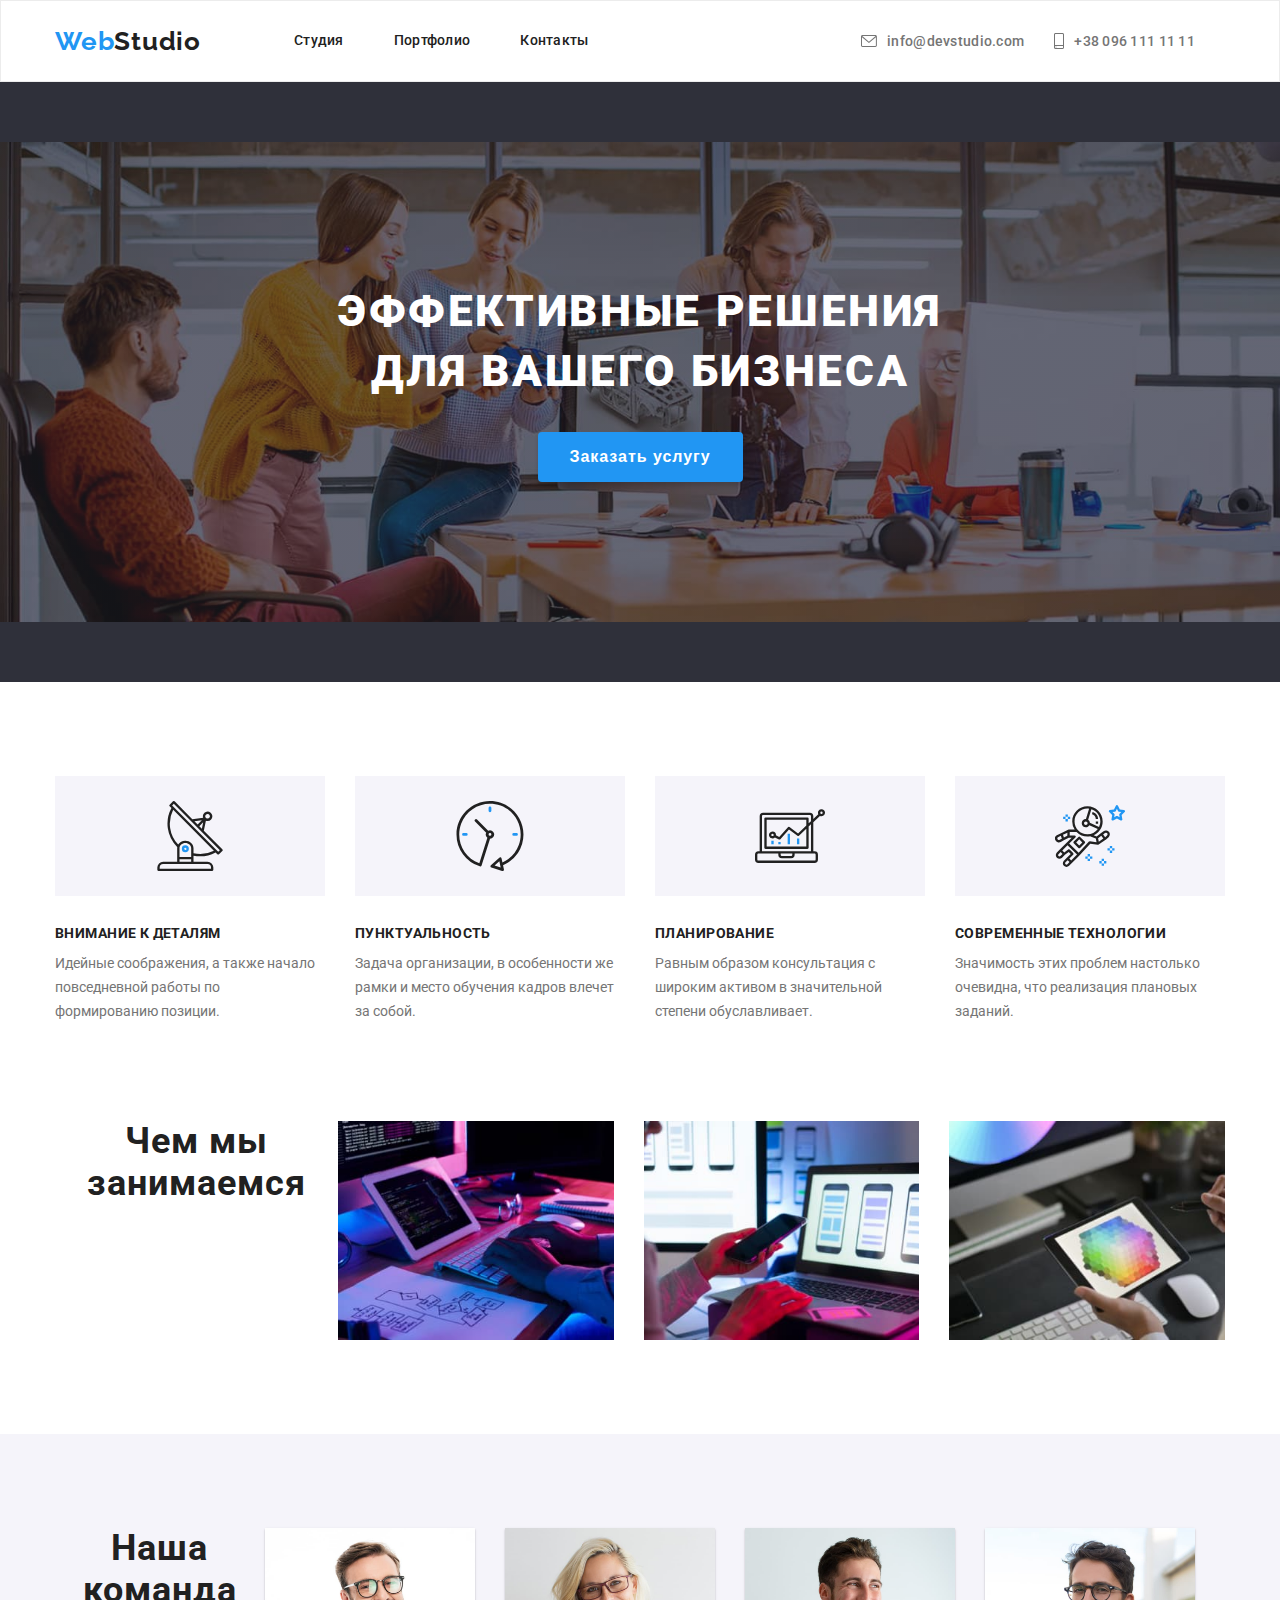
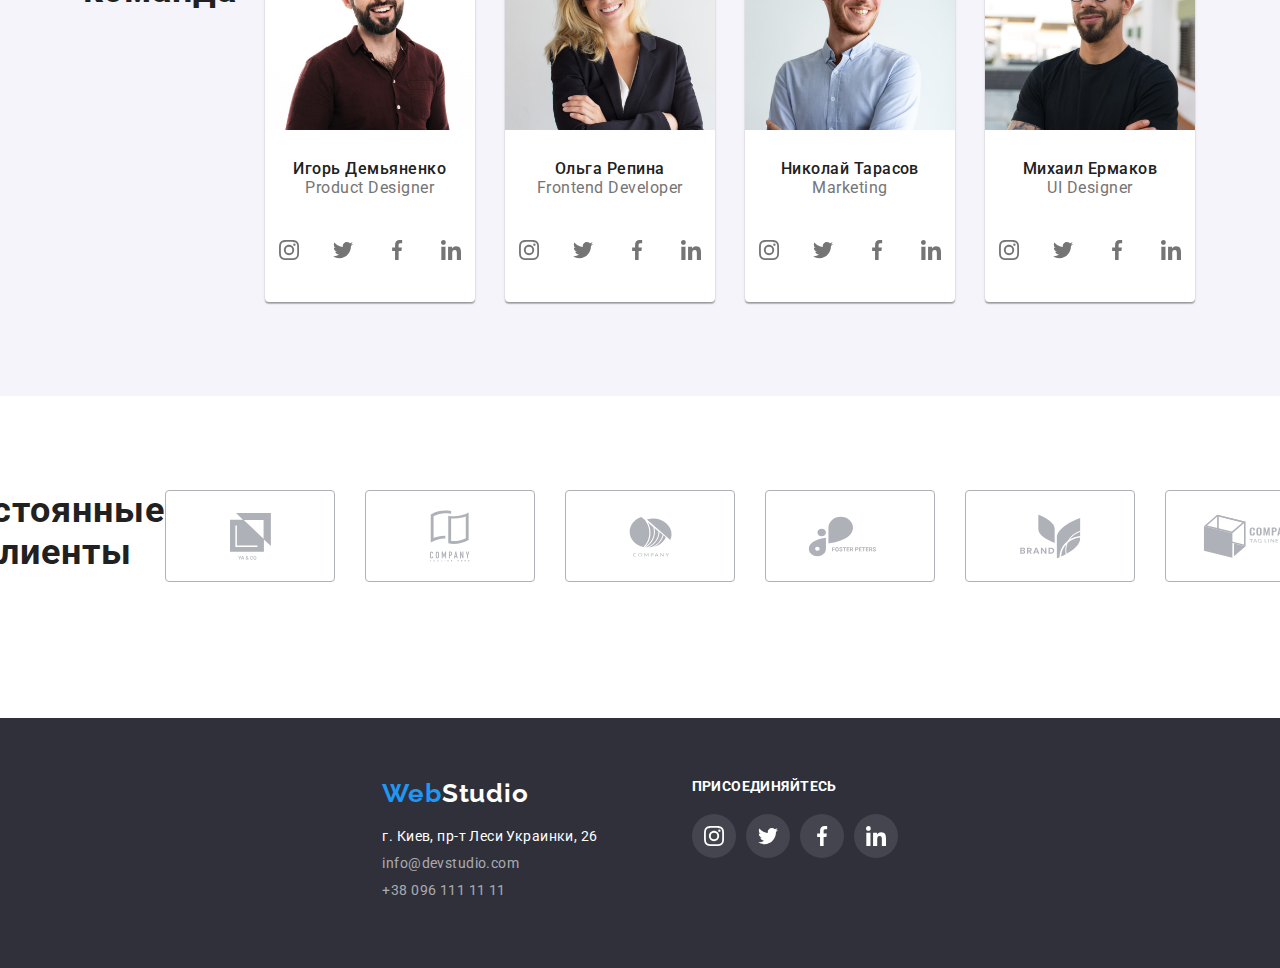
==== index.html @ 31bb40c2 "Склонировал репозитори" ====
<!DOCTYPE html>
<html lang="ru">
<head>
    <meta charset="UTF-8">
    <meta http-equiv="X-UA-Compatible" content="IE=edge">
    <meta name="viewport" content="width=device-width, initial-scale=1.0">
    <title>Document</title>
    <link rel="preconnect" href="https://fonts.googleapis.com">
    <link rel="preconnect" href="https://fonts.gstatic.com" crossorigin>
    <link href="https://fonts.googleapis.com/css2?family=Raleway:wght@700&family=Roboto:wght@400;500;700;900&display=swap"
        rel="stylesheet">
    <link rel="stylesheet" href="https://cdnjs.cloudflare.com/ajax/libs/modern-normalize/1.1.0/modern-normalize.min.css"
        integrity="sha512-wpPYUAdjBVSE4KJnH1VR1HeZfpl1ub8YT/NKx4PuQ5NmX2tKuGu6U/JRp5y+Y8XG2tV+wKQpNHVUX03MfMFn9Q=="
        crossorigin="anonymous" referrerpolicy="no-referrer" />
    <link rel="stylesheet" href="./css/reset.css">
    <link rel="stylesheet" href="./css/styles.css">
</head>
<body>
    <!-- Шапка -->
    <header class="header">
        <div class="container header-top">
            <nav class="nav">
                <a lang="en" href="./index.html" class="logo">Web <span class="color-black">Studio</span></a>
                <ul class="links">
                    <li> <a href="./index.html" class="links-header">Студия</a></li>
                    <li> <a href="./portfolio.html" class="links-header">Портфолио</a></li>
                    <li> <a href="#" class="links-header">Контакты</a></li>
                </ul>
            </nav>
            <ul class="contacts list">
                <li class="icon-mail">
                    <a href="mailto:info@devstudio.com" class="link-header-root">
                        <svg class="mail-icon">
                            <use class="icon-envelope" href="./images/symbol-defs.svg#icon-envelope" width="16" height="12">                            </use>
                        </svg>
                    info@devstudio.com
                    </a>
                </li>
                <li class="icon-mail">
                    <a href="tel:+380961111111" class="link-header-root">
                        <svg class="mail-icon smartphone">
                            <use class="icon-smartphone" href="./images/symbol-defs.svg#icon-smartphone" width="10" height="16"></use>
                        </svg>
                    +38 096 111 11 11
                    </a>
                </li>
            </ul>
        </div>
    </header>
    <!-- Main-check -->
    <main>
        <!-- Заголовок -->
        <div class="hero-gradient">
            <section class="hero">
                <h1 class="hero-title">Эффективные решения для вашего бизнеса</h1>
                <button type="button" class="hero-btn">Заказать услугу</button>
            </section>
        </div>
        <!-- Плюсы компнании -->
        <section class="container">
            <h2: hidden>Плюсы компании</h2:>
            <ul class="flex-company">
                <li class="flex-company-list icon-detalist">
                    <div class="icon-box">
                        <svg class="icon-antenna">
                            <use href="./images/symbol-defs.svg#icon-antenna" width="70" height="70"></use>
                        </svg>
                    </div>
                    <h3 class="company">Внимание к деталям</h3>
                    <p class="company-plus">Идейные соображения, а также начало повседневной работы по формированию позиции.</p>
                </li>
                <li class="flex-company-list icon-punctuality">
                    <div class="icon-box">
                        <svg class="icon-clock">
                            <use href="./images/symbol-defs.svg#icon-clock" width="70" height="70"></use>
                        </svg>
                    </div>
                    <h3 class="company">Пунктуальность</h3>
                    <p class="company-plus">Задача организации, в особенности же рамки и место обучения кадров влечет за собой.</p>
                </li>
                <li class="flex-company-list icon-plan">
                    <div class="icon-box">
                        <svg class="icon-diagram">
                            <use href="./images/symbol-defs.svg#icon-diagram" width="70" height="70"></use>
                        </svg>
                    </div>
                    <h3 class="company">Планирование</h3>
                    <p class="company-plus">Равным образом консультация с широким активом в значительной степени обуславливает.</p>
                </li>
                <li class="flex-company-list icon-technologists">
                    <div class="icon-box">
                        <svg class="icon-astronaut">
                            <use href="./images/symbol-defs.svg#icon-astronaut" width="70" height="70"></use>
                        </svg>
                    </div>
                    <h3 class="company">Современные технологии</h3>
                    <p class="company-plus">Значимость этих проблем настолько очевидна, что реализация плановых заданий.</p>
                </li>
            </ul>
        </section>
        <!-- Чем занимаемься -->
        <section class="container">
            <h2 class=header-main>Чем мы занимаемся</h2>
            <ul class="work">
                <li class="work-list"><a href=""><img src="./images/img1.jpg" alt="Разработка проекта" width="370" height="294"></a></li>
                <li class="work-list"><a href=""><img src="./images/img2.jpg" alt="Выбор стилей" width="370" height="294"></a></li>
                <li class="work-list"><a href=""><img src="./images/img3.jpg" alt="Подбор цветовой гаммы" width="370" height="294"></a></li>
            </ul>
        </section>
        <!-- Наша команда -->
        <section class="section  our-comand">
            <div class="container">
                <h2 class="header-main">Наша команда</h2>
                <ul class="comand">
                    <li class="comand-list">
                        <img src="./images/img4.jpg" alt="Product Designer" width="270" height="260">
                        <div class="comand-list-name">
                            <h3 class="employees">Игорь Демьяненко</h3>
                            <p class="speciality">Product Designer</p>
                        </div>
                        <ul class="comand-social-list">
                            <li class="social-link"> <a href="#" class="comand-social-link" aria-label="Instagram">
                                 <svg class="icon-social-link">
                                    <use href="images/symbol-defs.svg#icon-instagram" width="20" height="20"></use>
                                 </svg>
                                 </a>
                             </li>
                            <li class="social-link">
                                <a href="#" class="comand-social-link" aria-label="Twitter">
                                    <svg class="icon-social-link">
                                        <use href="images/symbol-defs.svg#icon-twitter" width="20" height="20"></use>
                                    </svg>
                                </a>
                            </li>
                            <li class="social-lick">
                                <a href="#" class="comand-social-link" aria-label="Facebook">
                                    <svg class="icon-social-link">
                                        <use href="images/symbol-defs.svg#icon-facebook" width="20" height="20"></use>
                                    </svg>
                                </a>
                            </li>
                            <li class="social-lick">
                                <a href="#" class="comand-social-link" aria-label="Linkedin">
                                    <svg class="icon-social-link">
                                        <use href="images/symbol-defs.svg#icon-linkedin" width="20" height="20"></use>
                                    </svg>
                                </a>
                            </li>
                        </ul>
                    </li>
                    <li class="comand-list">
                        <img src="./images/img5.jpg" alt="Frontend Developer" width="270" height="260">
                        <div class="comand-list-name">
                            <h3 class="employees">Ольга Репина</h3>
                            <p class="speciality">Frontend Developer</p>
                        </div>
                        <ul class="comand-social-list">
                            <li class="social-link"> <a href="#" class="comand-social-link" aria-label="Instagram">
                                    <svg class="icon-social-link">
                                        <use href="images/symbol-defs.svg#icon-instagram" width="20" height="20"></use>
                                    </svg>
                                </a>
                            </li>
                            <li class="social-link">
                                <a href="#" class="comand-social-link" aria-label="Twitter">
                                    <svg class="icon-social-link">
                                        <use href="images/symbol-defs.svg#icon-twitter" width="20" height="20"></use>
                                    </svg>
                                </a>
                            </li>
                            <li class="social-lick">
                                <a href="#" class="comand-social-link" aria-label="Facebook">
                                    <svg class="icon-social-link">
                                        <use href="images/symbol-defs.svg#icon-facebook" width="20" height="20"></use>
                                    </svg>
                                </a>
                            </li>
                            <li class="social-lick">
                                <a href="#" class="comand-social-link" aria-label="Linkedin">
                                    <svg class="icon-social-link">
                                        <use href="images/symbol-defs.svg#icon-linkedin" width="20" height="20"></use>
                                    </svg>
                                </a>
                            </li>
                        </ul>
                    </li>
                    <li class="comand-list">
                        <img src="./images/img6.jpg" alt="Marketing" width="270" height="260">
                        <div class="comand-list-name">
                            <h3 class="employees">Николай Тарасов</h3>
                            <p class="speciality">Marketing</p>
                        </div>
                        <ul class="comand-social-list">
                            <li class="social-link"> <a href="#" class="comand-social-link" aria-label="Instagram">
                                    <svg class="icon-social-link">
                                        <use href="images/symbol-defs.svg#icon-instagram" width="20" height="20"></use>
                                    </svg>
                                </a>
                            </li>
                            <li class="social-link">
                                <a href="#" class="comand-social-link" aria-label="Twitter">
                                    <svg class="icon-social-link">
                                        <use href="images/symbol-defs.svg#icon-twitter" width="20" height="20"></use>
                                    </svg>
                                </a>
                            </li>
                            <li class="social-lick">
                                <a href="#" class="comand-social-link" aria-label="Facebook">
                                    <svg class="icon-social-link">
                                        <use href="images/symbol-defs.svg#icon-facebook" width="20" height="20"></use>
                                    </svg>
                                </a>
                            </li>
                            <li class="social-lick">
                                <a href="#" class="comand-social-link" aria-label="Linkedin">
                                    <svg class="icon-social-link">
                                        <use href="images/symbol-defs.svg#icon-linkedin" width="20" height="20"></use>
                                    </svg>
                                </a>
                            </li>
                        </ul>
                    </li>
                    <li class="comand-list">
                        <img src="./images/img7.jpg" alt="UI Designer" width="270" height="260">
                        <div class="comand-list-name">
                            <h3 class="employees">Михаил Ермаков</h3>
                            <p class="speciality">UI Designer</p>
                        </div>
                        <ul class="comand-social-list">
                            <li class="social-link"> <a href="#" class="comand-social-link" aria-label="Instagram">
                                    <svg class="icon-social-link">
                                        <use href="images/symbol-defs.svg#icon-instagram" width="20" height="20"></use>
                                    </svg>
                                </a>
                            </li>
                            <li class="social-link">
                                <a href="#" class="comand-social-link" aria-label="Twitter">
                                    <svg class="icon-social-link">
                                        <use href="images/symbol-defs.svg#icon-twitter" width="20" height="20"></use>
                                    </svg>
                                </a>
                            </li>
                            <li class="social-lick">
                                <a href="#" class="comand-social-link" aria-label="Facebook">
                                    <svg class="icon-social-link">
                                        <use href="images/symbol-defs.svg#icon-facebook" width="20" height="20"></use>
                                    </svg>
                                </a>
                            </li>
                            <li class="social-lick">
                                <a href="#" class="comand-social-link" aria-label="Linkedin">
                                    <svg class="icon-social-link">
                                        <use href="images/symbol-defs.svg#icon-linkedin" width="20" height="20"></use>
                                    </svg>
                                </a>
                            </li>
                        </ul>
                    </li>
                </ul>
            </div>
        </section>
        <section class="section">
            <div class="container">
                <h2 class="header-main">Постоянные клиенты</h2>
                <ul class="clients-list">
                    <li class="item">
                        <a href="#" class="client-icon">
                            <svg class="logo-icon group1">
                                <use href="./images/symbol-defs.svg#icon-group1" width="41" height="47"></use>
                            </svg>
                        </a>
                    </li>
                    <li class="item"> <a href="#" class="client-icon">
                        <svg class="logo-icon group2">
                            <use href="./images/symbol-defs.svg#icon-group2" width="40" height="52"></use>
                        </svg>
                    </a> </li>
                    <li class="item"> <a href="#" class="client-icon">
                        <svg class="logo-icon group3">
                            <use href="./images/symbol-defs.svg#icon-group3" width="43" height="41"></use>
                        </svg>
                    </a> </li>
                    <li class="item"> <a href="#" class="client-icon">
                        <svg class="logo-icon group4">
                            <use href="./images/symbol-defs.svg#icon-group4" width="85" height="41"></use>
                        </svg>
                    </a> </li>
                    <li class="item"> <a href="#" class="client-icon">
                        <svg class="logo-icon group5">
                            <use href="./images/symbol-defs.svg#icon-group5" width="63" height="45"></use>
                        </svg>
                    </a> </li>
                    <li class="item"> <a href="#" class="client-icon">
                        <svg class="logo-icon group6">
                            <use href="./images/symbol-defs.svg#icon-group6" width="94" height="44"></use>
                        </svg>
                    </a> </li>    
                </ul>
            </div>
        </section>
    </main>
     <!-- Подвал страници -->
    <footer class="footer">
        <div class="container">
            <div>
                <a lang="en" href="./index.html" class="logo">Web<span class="color-white">Studio</span></a>
                <address class="address">
                    <ul>
                        <li class="footer-list"><a href="#" class="home"> г. Киев, пр-т Леси Украинки, 26</a></li>
                        <li class="footer-list"><a href="mailto:info@devstudio.com" class="footer-contacts">info@devstudio.com</a>
                        </li>
                        <li class="footer-list"><a href="tel:+380961111111" class="footer-contacts">+38 096 111 11 11</a></li>
                    </ul>
                </address>
            </div>

            <div class="footer-social">
                <div class="footer-flex">
                    <h2 class="header-footer">присоединяйтесь</h2>
                </div>
                <div class="footer-flex-list">
                    <ul class="comand-social-list">
                        <li class="social-link"> <a href="#" class="comand-footer-link" aria-label="Instagram">
                                <svg class="icon-footer-link">
                                    <use href="images/symbol-defs.svg#icon-instagram" width="20" height="20"></use>
                                </svg>
                            </a>
                        </li>
                        <li class="social-link">
                            <a href="#" class="comand-footer-link" aria-label="Twitter">
                                <svg class="icon-footer-link">
                                    <use href="images/symbol-defs.svg#icon-twitter" width="20" height="20"></use>
                                </svg>
                            </a>
                        </li>
                        <li class="social-lick">
                            <a href="#" class="comand-footer-link" aria-label="Facebook">
                                <svg class="icon-footer-link">
                                    <use href="images/symbol-defs.svg#icon-facebook" width="20" height="20"></use>
                                </svg>
                            </a>
                        </li>
                        <li class="social-lick">
                            <a href="#" class="comand-footer-link" aria-label="Linkedin">
                                <svg class="icon-footer-link">
                                    <use href="images/symbol-defs.svg#icon-linkedin" width="20" height="20"></use>
                                </svg>
                            </a>
                        </li>
                    </ul>
                </div>
            </div>
        </div>
    </footer>
</body>
</html>
---- css/styles.css ----
*,
*::after,
*::before {
  margin: 0;
  padding: 0;
  box-sizing: border-box;
  /* outline: 2px solid tomato; */
}
a {
  text-decoration: none;
  cursor: pointer;
}
button {
  border: none;
  cursor: pointer;
}
ul li {
  list-style: none;
}

:root {
  --main-color: #212121;
  --sec-color: #757575;
  --active-color: #2196f3;
  --icon-color: #afb1b8;
}

body {
  font-family: 'Roboto', sans-serif;
  font-size: 14px;
  font-style: normal;
}
.section {
  padding-top: 94px;
  padding-bottom: 94px;
}
.container {
  width: 1200px;
  margin: 0 auto;
  padding: 0 15px;
}
.nav,
.links,
.contacts,
header .container {
  display: flex;
  justify-content: space-between;
}

.header {
  border: 1px solid #ececec;
}

header .logo {
  margin-right: 93px;
  display: flex;
  align-items: center;
  font-family: 'Raleway', sans-serif;
  font-style: normal;
  font-weight: bold;
  font-size: 26px;
  line-height: 1.19;
  letter-spacing: 0.03em;
  color: var(--active-color);
}
/*  */
.color-black {
  color: var(--main-color);
}

/* Контакти */

.links-header {
  font-weight: 500;
  font-size: 14px;
  line-height: 1.14;
  letter-spacing: 0.02em;
  color: var(--main-color);
  padding: 32px 0;
  display: inline-block;
  margin-right: 50px;
}

.links:last-child {
  margin-right: 0;
}

.links-header:hover,
.links-header:focus {
  color: var(--active-color);
}
.link-header-root {
  font-family: Roboto;
  font-style: normal;
  font-weight: 500;
  font-size: 14px;
  line-height: 16px;
  letter-spacing: 0.02em;
  color: #757575;
  margin-right: 30px;
}

.link-header-root:focus,
.link-header-root:hover {
  color: var(--active-color);
}

.link-header-root:focus .icon-envelope,
.link-header-root:hover .icon-envelope {
  fill: var(--active-color);
}

.link-header-root:focus .icon-smartphone,
.link-header-root:hover .icon-smartphone {
  fill: var(--active-color);
}

.icon-mail:last-child {
  margin-right: 0;
}

.header-top {
  align-items: center;
}
.contacts list {
  display: flex;
  margin-left: auto;
  align-items: center;
  vertical-align: center;
}

.contacts list .icon-mail + .icon-mail {
  display: flex;
  margin-left: 30px;
  justify-content: center;
}

.link-header-root {
  display: flex;
  align-items: center;
}

.mail-icon {
  display: inline-block;
  justify-content: center;
  align-items: center;
  margin-right: 10px;
  width: 16px;
  height: 12px;
}

.smartphone {
  display: inline-block;
  justify-content: center;
  align-items: center;
  margin-right: 10px;
  width: 10px;
  height: 16px;
}

.icon-envelope {
  width: 16px;
  height: 12px;
  fill: var(--sec-color);
}
.icon-smartphone {
  fill: var(--sec-color);
}
.link-header:hover use,
.link-header:focus use {
  fill: var(--active-color);
}
/* Герой  */
.hero {
  padding: 200px 0;
  background: #2f303a;
  height: 600px;
  max-width: 1600px;
  margin-left: auto;
  margin-right: auto;
  background-image: linear-gradient(to right, rgba(47, 48, 58, 0.4), rgba(47, 48, 58, 0.4)),
    url(../images/hero.jpg);
  background-size: contain;
  background-repeat: no-repeat;
  background-position: center;
}

.hero-title {
  font-size: 44px;
  color: #ffffff;
  text-transform: uppercase;
  font-weight: 900;
  font-size: 44px;
  line-height: 1.36;
  text-align: center;
  letter-spacing: 0.06em;
  max-width: 650px;
  margin: 0 auto;
  margin-bottom: 30px;
}

.hero-btn {
  padding: 10px 32px;
  border-radius: 4px;
  margin: 0 auto;
  display: block;
  background: var(--active-color);
  box-shadow: 0px 4px 4px rgba(0, 0, 0, 0.15);
  font-weight: bold;
  font-size: 16px;
  line-height: 1.87;
  letter-spacing: 0.06em;
  color: #ffffff;
}

.hero-btn:hover,
.hero-btn:focus {
  background-color: #188ce8;
}
/* Плюси компании */

.flex-company {
  display: flex;
  padding-top: 94px;
  justify-content: center;
  padding-bottom: 94px;
}

.company {
  font-size: 14px;
  line-height: 1.14;
  letter-spacing: 0.03em;
  text-transform: uppercase;
  color: var(--main-color);
  width: 270px;
  height: 16px;
  margin-bottom: 10px;
}

.company-plus {
  font-size: 14px;
  line-height: 1.71;
  color: var(--sec-color);
  box-sizing: border-box;
  width: 270px;
  height: 75px;
}

.flex-company-list:not(:last-child) {
  margin-right: 30px;
  width: 270px;
  height: 100;
}

.icon-box {
  display: flex;
  align-items: center;
  justify-content: center;
  margin-bottom: 30px;
  height: 120px;
  background-color: #f5f4fa;
}

.icon-antenna {
  display: flex;
  align-items: center;
  justify-content: center;
  padding: 0;
  width: 70px;
  height: 70px;
}

.icon-clock {
  display: flex;
  align-items: center;
  justify-content: center;
  padding: 0;
  width: 70px;
  height: 70px;
}

.icon-diagram {
  display: flex;
  align-items: center;
  justify-content: center;
  padding: 0;
  width: 70px;
  height: 70px;
}

.icon-astronaut {
  display: flex;
  align-items: center;
  justify-content: center;
  padding: 0;
  width: 70px;
  height: 70px;
}
/* Чем ми занимаємься */

.header-main {
  font-weight: bold;
  font-size: 36px;
  line-height: 1.16;
  text-align: center;
  letter-spacing: 0.03em;
  color: var(--main-color);
  margin-bottom: 50px;
}

.work {
  display: flex;
  padding-bottom: 94px;
}

.work-list:not(:last-child) {
  margin-right: 30px;
}

/* Наша команда */

.our-comand {
  background: #f5f4fa;
}

.comand {
  display: flex;
}

.comand-list {
  margin-right: 30px;
  background: #ffffff;
  box-shadow: 0px 1px 3px rgba(0, 0, 0, 0.12), 0px 1px 1px rgba(0, 0, 0, 0.14),
    0px 2px 1px rgba(0, 0, 0, 0.2);
  border-radius: 0px 0px 4px 4px;
}

.comand-list-name {
  text-align: center;
  margin-top: 30px;
  margin-bottom: 30px;
}

.employees {
  font-weight: 500;
  font-size: 16px;
  line-height: 1.18;
  letter-spacing: 0.03em;
  color: var(--main-color);
}

.speciality {
  font-size: 16px;
  line-height: 1.18;
  letter-spacing: 0.03em;
  color: var(--sec-color);
}

/* Соцсети*/

.comand-social-list {
  display: flex;
  justify-content: center;
  padding-left: 0;
}

.comand-social-list li:not(:last-child) {
  margin-right: 10px;
  margin-bottom: 30px;
}

.comand-social-link {
  display: flex;
  justify-content: center;
  align-items: center;
  background-position: center;
  border-radius: 50%;
  fill: #afb1b8;
  width: 44px;
  height: 44px;
}

.comand-social-link:hover,
.comand-social-link:focus {
  background-color: var(--active-color);
}

.comand-social-link:focus .icon-social-link,
.comand-social-link:hover .icon-social-link {
  fill: #ffffff;
}

.social-link {
  display: flex;
  justify-content: center;
  align-items: center;
}

.icon-social-link {
  width: 20px;
  height: 20px;
  fill: var(--sec-color);
}
/* Постоянные клиенты */
.clients-list {
  padding: 0;
  margin: 0;
  display: flex;
  justify-content: center;
  align-content: center;
}
.item {
  flex-basis: calc(100% / 6)-30px;
  /* display: flex; */
  /* align-items: center; */
  /* justify-content: center; */
  /* margin-bottom: 30px; */
  width: 170px;
  height: 92px;
}

.item:not(:last-child) {
  margin-right: 30px;
}

.client-icon {
  width: 170px;
  height: 92px;
  display: flex;
  justify-content: center;
  align-items: center;
  padding: 0;
  border-radius: 4px;
  border: 1px solid #afb1b8;
  background: #ffffff;
  fill: var(--icon-color);
  transition-property: border, fill;
  transition-duration: 250ms;
}

.client-icon:hover,
.client-icon:focus {
  fill: var(--active-color);
  border: 1px solid var(--active-color);
}

.item {
  fill: var(--icon-color);
}

.group1 {
  width: 41px;
  height: 47px;
}

.group2 {
  width: 40px;
  height: 52px;
}

.group3 {
  width: 43px;
  height: 41px;
}

.group4 {
  width: 85px;
  height: 41px;
}

.group5 {
  width: 63px;
  height: 45px;
}

.group6 {
  width: 94px;
  height: 44px;
}
/* Футер */

.footer {
  background: #2f303a;
  padding-top: 60px;
  padding-bottom: 60px;
}

.footer .container {
  display: flex;
}

.footer-social {
  margin-left: 70px;
}

.home {
  font-style: normal;
  font-size: 14px;
  line-height: 1.18;
  letter-spacing: 0.03em;
  color: #ffffff;
  margin-bottom: 10px;
}

.footer-contacts {
  font-style: normal;
  font-size: 14px;
  line-height: 1.18;
  letter-spacing: 0.03em;
  color: rgba(255, 255, 255, 0.6);
  margin-bottom: 10px;
}

footer .logo {
  margin-right: 93px;
  display: flex;
  align-items: center;
  font-family: 'Raleway', sans-serif;
  font-style: normal;
  font-weight: bold;
  font-size: 26px;
  line-height: 1.19;
  letter-spacing: 0.03em;
  color: var(--active-color);
}
.color-white {
  color: #fff;
}

.header-footer {
  font-family: Roboto;
  font-style: normal;
  font-weight: bold;
  font-size: 14px;
  line-height: 16px;
  letter-spacing: 0.03em;
  text-transform: uppercase;
  color: #ffffff;
  margin-bottom: 20px;
}
.comand-footer-link {
  display: flex;
  justify-content: center;
  align-items: center;
  background-position: center;
  border-radius: 50%;
  background: rgba(255, 255, 255, 0.1);
  width: 44px;
  height: 44px;
}

.icon-footer-link {
  width: 20px;
  height: 20px;
  fill: #ffffff;
}

.comand-footer-link:hover,
.comand-footer-link:focus {
  background-color: var(--active-color);
}

.comand-footer-link:focus .icon-social-link,
.comand-footer-link:hover .icon-social-link {
  fill: #ffffff;
}

/* .footer-flex { */
/* display: inline-flex; */
/* } */
/* .footer-flex-list { */
/* display: flex; */
/* } */
/* .flex-footer { */
/* display: flex; */
/* justify-content: center; */
/* } */
.home a:hover,
.home a:focus,
.footer-contacts a:hover,
.footer-contacts a:focus,


/* dddd */


.address {
  margin-top: 20px;
}

.footer-list:not(last-child) {
  margin-bottom: 10px;
}

/* Portfolio */
.portfolio-content {
  padding-top: 94px;
  padding-bottom: 94px;
}

/* Кнопки на портфолио */

.filter-button {
  display: flex;
  justify-content: center;
  padding: auto 8px;
}

.filter-button {
  padding-bottom: 50px;
}

.portfolio-button {
  padding: 6px 22px;
  text-align: center;
  color: var(--main-color);
  background: #f5f4fa;
  box-shadow: 0px 4px 4px rgba(0, 0, 0, 0.15);

  font-family: 'Raleway', sans-serif;
  font-weight: 500;
  font-size: 16px;
  line-height: 1.62;
  /* cursor: pointer; */

  border: none;
  box-shadow: none;
  border-radius: 4px;
  margin-right: 8px;
}

.portfolio-button:hover,
.portfolio-button:focus {
  background-color: #188ce8;
  color: #ffffff;
  box-shadow: 0px 3px 1px rgba(0, 0, 0, 0.1), 0px 1px 2px rgba(0, 0, 0, 0.08),
    0px 2px 2px rgba(0, 0, 0, 0.12);
}

.portfolio-list {
  /* padding-bottom: 94px; */
  display: flex;
  flex-wrap: wrap;
  justify-content: space-between;
}
.portfolio-list-item:focus,
.portfolio-list-item:hover {
  box-shadow: 0px 1px 1px rgba(0, 0, 0, 0.12), 0px 4px 4px rgba(0, 0, 0, 0.06),
    1px 4px 6px rgba(0, 0, 0, 0.16);
  cursor: pointer;
}
/* Список возможностей */
.portfolio-list-item:nth-child(-n + 6) {
  /* margin-right: 10px; */
  margin-bottom: 30px;
}
.portfolio-list-item {
  border: 1px solid #eeeeee;
}
.possibilities {
  font-weight: bold;
  font-size: 18px;
  line-height: 2;
  letter-spacing: 0.06em;
  color: var(--main-color);
}
.possibilities-text {
  font-size: 16px;
  line-height: 1.87;
  letter-spacing: 0.03em;
  color: #757575;
}

.portfolio-spektr {
  margin: 20px 24px;
}

/* Розбор конспекта */
img {
  display: block;
  max-width: 100%;
  height: auto;
}

.container {
  display: flex;
  justify-content: center;
  margin: 0 auto;
}

.thumb {
  position: relative;
  margin: 10px;
  border-radius: 4px;
  overflow: hidden;
  background-color: #fff;
  box-shadow: 0px 2px 1px -1px rgba(0, 0, 0, 0.2), 0px 1px 1px 0px rgba(0, 0, 0, 0.14),
    0px 1px 3px 0px rgba(0, 0, 0, 0.12);
}

.thumb > .label {
  position: absolute;
  top: 0;
  right: 0;
  margin: 0;
  padding: 8px 16px;
  border-bottom-left-radius: 4px;

  font-family: sans-serif;
  font-size: 24px;
  background-color: #2196f3;
  color: #fff;
}
img {
  display: block;
  max-width: 100%;
  height: auto;
}

.container {
  display: flex;
  justify-content: center;
  margin: 0 auto;
}

.thumb {
  position: relative;
  margin: 10px;
  border-radius: 4px;
  overflow: hidden;
  background-color: #fff;
  box-shadow: 0px 2px 1px -1px rgba(0, 0, 0, 0.2), 0px 1px 1px 0px rgba(0, 0, 0, 0.14),
    0px 1px 3px 0px rgba(0, 0, 0, 0.12);
}

.thumb > .label {
  position: absolute;
  top: 0;
  right: 0;
  margin: 0;
  padding: 8px 16px;
  border-bottom-left-radius: 4px;

  font-family: sans-serif;
  font-size: 24px;
  background-color: #2196f3;
  color: #fff;
}
img {
  display: block;
  max-width: 100%;
  height: auto;
}

.container {
  display: flex;
  justify-content: center;
  margin: 0 auto;
}

.thumb {
  position: relative;
  margin: 10px;
  border-radius: 4px;
  overflow: hidden;
  background-color: #fff;
  box-shadow: 0px 2px 1px -1px rgba(0, 0, 0, 0.2), 0px 1px 1px 0px rgba(0, 0, 0, 0.14),
    0px 1px 3px 0px rgba(0, 0, 0, 0.12);
}

.thumb > .label {
  position: absolute;
  top: 0;
  right: 0;
  margin: 0;
  padding: 8px 16px;
  border-bottom-left-radius: 4px;

  font-family: sans-serif;
  font-size: 24px;
  background-color: #2196f3;
  color: #fff;
}
img {
  display: block;
  max-width: 100%;
  height: auto;
}

.container {
  display: flex;
  justify-content: center;
  margin: 0 auto;
}

.thumb {
  position: relative;
  margin: 10px;
  border-radius: 4px;
  overflow: hidden;
  background-color: #fff;
  box-shadow: 0px 2px 1px -1px rgba(0, 0, 0, 0.2), 0px 1px 1px 0px rgba(0, 0, 0, 0.14),
    0px 1px 3px 0px rgba(0, 0, 0, 0.12);
}

.thumb > .label {
  position: absolute;
  top: 0;
  right: 0;
  margin: 0;
  padding: 8px 16px;
  border-bottom-left-radius: 4px;

  font-family: sans-serif;
  font-size: 24px;
  background-color: #2196f3;
  color: #fff;
}
img {
  display: block;
  max-width: 100%;
  height: auto;
}

.container {
  display: flex;
  justify-content: center;
  margin: 0 auto;
}

.thumb {
  position: relative;
  margin: 10px;
  border-radius: 4px;
  overflow: hidden;
  background-color: #fff;
  box-shadow: 0px 2px 1px -1px rgba(0, 0, 0, 0.2), 0px 1px 1px 0px rgba(0, 0, 0, 0.14),
    0px 1px 3px 0px rgba(0, 0, 0, 0.12);
}

.thumb > .label {
  position: absolute;
  top: 0;
  right: 0;
  margin: 0;
  padding: 8px 16px;
  border-bottom-left-radius: 4px;

  font-family: sans-serif;
  font-size: 24px;
  background-color: #2196f3;
  color: #fff;
}
img {
  display: block;
  max-width: 100%;
  height: auto;
}

.container {
  display: flex;
  justify-content: center;
  margin: 0 auto;
}

.thumb {
  position: relative;
  margin: 10px;
  border-radius: 4px;
  overflow: hidden;
  background-color: #fff;
  box-shadow: 0px 2px 1px -1px rgba(0, 0, 0, 0.2), 0px 1px 1px 0px rgba(0, 0, 0, 0.14),
    0px 1px 3px 0px rgba(0, 0, 0, 0.12);
}

.thumb > .label {
  position: absolute;
  top: 0;
  right: 0;
  margin: 0;
  padding: 8px 16px;
  border-bottom-left-radius: 4px;

  font-family: sans-serif;
  font-size: 24px;
  background-color: #2196f3;
  color: #fff;
}
img {
  display: block;
  max-width: 100%;
  height: auto;
}

.container {
  display: flex;
  justify-content: center;
  margin: 0 auto;
}

.thumb {
  position: relative;
  margin: 10px;
  border-radius: 4px;
  overflow: hidden;
  background-color: #fff;
  box-shadow: 0px 2px 1px -1px rgba(0, 0, 0, 0.2), 0px 1px 1px 0px rgba(0, 0, 0, 0.14),
    0px 1px 3px 0px rgba(0, 0, 0, 0.12);
}

.thumb > .label {
  position: absolute;
  top: 0;
  right: 0;
  margin: 0;
  padding: 8px 16px;
  border-bottom-left-radius: 4px;

  font-family: sans-serif;
  font-size: 24px;
  background-color: #2196f3;
  color: #fff;
}
img {
  display: block;
  max-width: 100%;
  height: auto;
}

.container {
  display: flex;
  justify-content: center;
  margin: 0 auto;
}

.thumb {
  position: relative;
  margin: 10px;
  border-radius: 4px;
  overflow: hidden;
  background-color: #fff;
  box-shadow: 0px 2px 1px -1px rgba(0, 0, 0, 0.2), 0px 1px 1px 0px rgba(0, 0, 0, 0.14),
    0px 1px 3px 0px rgba(0, 0, 0, 0.12);
}

.thumb > .label {
  position: absolute;
  top: 0;
  right: 0;
  margin: 0;
  padding: 8px 16px;
  border-bottom-left-radius: 4px;

  font-family: sans-serif;
  font-size: 24px;
  background-color: #2196f3;
  color: #fff;
}
img {
  display: block;
  max-width: 100%;
  height: auto;
}

.container {
  display: flex;
  justify-content: center;
  margin: 0 auto;
}

.thumb {
  position: relative;
  margin: 10px;
  border-radius: 4px;
  overflow: hidden;
  background-color: #fff;
  box-shadow: 0px 2px 1px -1px rgba(0, 0, 0, 0.2), 0px 1px 1px 0px rgba(0, 0, 0, 0.14),
    0px 1px 3px 0px rgba(0, 0, 0, 0.12);
}

.thumb > .label {
  position: absolute;
  top: 0;
  right: 0;
  margin: 0;
  padding: 8px 16px;
  border-bottom-left-radius: 4px;

  font-family: sans-serif;
  font-size: 24px;
  background-color: #2196f3;
  color: #fff;
}
img {
  display: block;
  max-width: 100%;
  height: auto;
}

.container {
  display: flex;
  justify-content: center;
  margin: 0 auto;
}

.thumb {
  position: relative;
  margin: 10px;
  border-radius: 4px;
  overflow: hidden;
  background-color: #fff;
  box-shadow: 0px 2px 1px -1px rgba(0, 0, 0, 0.2), 0px 1px 1px 0px rgba(0, 0, 0, 0.14),
    0px 1px 3px 0px rgba(0, 0, 0, 0.12);
}

.thumb > .label {
  position: absolute;
  top: 0;
  right: 0;
  margin: 0;
  padding: 8px 16px;
  border-bottom-left-radius: 4px;

  font-family: sans-serif;
  font-size: 24px;
  background-color: #2196f3;
  color: #fff;
}
img {
  display: block;
  max-width: 100%;
  height: auto;
}

.container {
  display: flex;
  justify-content: center;
  margin: 0 auto;
}

.thumb {
  position: relative;
  margin: 10px;
  border-radius: 4px;
  overflow: hidden;
  background-color: #fff;
  box-shadow: 0px 2px 1px -1px rgba(0, 0, 0, 0.2), 0px 1px 1px 0px rgba(0, 0, 0, 0.14),
    0px 1px 3px 0px rgba(0, 0, 0, 0.12);
}

.thumb > .label {
  position: absolute;
  top: 0;
  right: 0;
  margin: 0;
  padding: 8px 16px;
  border-bottom-left-radius: 4px;

  font-family: sans-serif;
  font-size: 24px;
  background-color: #2196f3;
  color: #fff;
}
img {
  display: block;
  max-width: 100%;
  height: auto;
}

.container {
  display: flex;
  justify-content: center;
  margin: 0 auto;
}

.thumb {
  position: relative;
  margin: 10px;
  border-radius: 4px;
  overflow: hidden;
  background-color: #fff;
  box-shadow: 0px 2px 1px -1px rgba(0, 0, 0, 0.2), 0px 1px 1px 0px rgba(0, 0, 0, 0.14),
    0px 1px 3px 0px rgba(0, 0, 0, 0.12);
}

.thumb > .label {
  position: absolute;
  top: 0;
  right: 0;
  margin: 0;
  padding: 8px 16px;
  border-bottom-left-radius: 4px;

  font-family: sans-serif;
  font-size: 24px;
  background-color: #2196f3;
  color: #fff;
}
img {
  display: block;
  max-width: 100%;
  height: auto;
}

.container {
  display: flex;
  justify-content: center;
  margin: 0 auto;
}

.thumb {
  position: relative;
  margin: 10px;
  border-radius: 4px;
  overflow: hidden;
  background-color: #fff;
  box-shadow: 0px 2px 1px -1px rgba(0, 0, 0, 0.2), 0px 1px 1px 0px rgba(0, 0, 0, 0.14),
    0px 1px 3px 0px rgba(0, 0, 0, 0.12);
}

.thumb > .label {
  position: absolute;
  top: 0;
  right: 0;
  margin: 0;
  padding: 8px 16px;
  border-bottom-left-radius: 4px;

  font-family: sans-serif;
  font-size: 24px;
  background-color: #2196f3;
  color: #fff;
}
img {
  display: block;
  max-width: 100%;
  height: auto;
}

.container {
  display: flex;
  justify-content: center;
  margin: 0 auto;
}

.thumb {
  position: relative;
  margin: 10px;
  border-radius: 4px;
  overflow: hidden;
  background-color: #fff;
  box-shadow: 0px 2px 1px -1px rgba(0, 0, 0, 0.2), 0px 1px 1px 0px rgba(0, 0, 0, 0.14),
    0px 1px 3px 0px rgba(0, 0, 0, 0.12);
}

.thumb > .label {
  position: absolute;
  top: 0;
  right: 0;
  margin: 0;
  padding: 8px 16px;
  border-bottom-left-radius: 4px;

  font-family: sans-serif;
  font-size: 24px;
  background-color: #2196f3;
  color: #fff;
}
img {
  display: block;
  max-width: 100%;
  height: auto;
}

.container {
  display: flex;
  justify-content: center;
  margin: 0 auto;
}

.thumb {
  position: relative;
  margin: 10px;
  border-radius: 4px;
  overflow: hidden;
  background-color: #fff;
  box-shadow: 0px 2px 1px -1px rgba(0, 0, 0, 0.2), 0px 1px 1px 0px rgba(0, 0, 0, 0.14),
    0px 1px 3px 0px rgba(0, 0, 0, 0.12);
}

.thumb > .label {
  position: absolute;
  top: 0;
  right: 0;
  margin: 0;
  padding: 8px 16px;
  border-bottom-left-radius: 4px;

  font-family: sans-serif;
  font-size: 24px;
  background-color: #2196f3;
  color: #fff;
}
img {
  display: block;
  max-width: 100%;
  height: auto;
}

.container {
  display: flex;
  justify-content: center;
  margin: 0 auto;
}

.thumb {
  position: relative;
  margin: 10px;
  border-radius: 4px;
  overflow: hidden;
  background-color: #fff;
  box-shadow: 0px 2px 1px -1px rgba(0, 0, 0, 0.2), 0px 1px 1px 0px rgba(0, 0, 0, 0.14),
    0px 1px 3px 0px rgba(0, 0, 0, 0.12);
}

.thumb > .label {
  position: absolute;
  top: 0;
  right: 0;
  margin: 0;
  padding: 8px 16px;
  border-bottom-left-radius: 4px;

  font-family: sans-serif;
  font-size: 24px;
  background-color: #2196f3;
  color: #fff;
}
img {
  display: block;
  max-width: 100%;
  height: auto;
}

.container {
  display: flex;
  justify-content: center;
  margin: 0 auto;
}

.thumb {
  position: relative;
  margin: 10px;
  border-radius: 4px;
  overflow: hidden;
  background-color: #fff;
  box-shadow: 0px 2px 1px -1px rgba(0, 0, 0, 0.2), 0px 1px 1px 0px rgba(0, 0, 0, 0.14),
    0px 1px 3px 0px rgba(0, 0, 0, 0.12);
}

.thumb > .label {
  position: absolute;
  top: 0;
  right: 0;
  margin: 0;
  padding: 8px 16px;
  border-bottom-left-radius: 4px;

  font-family: sans-serif;
  font-size: 24px;
  background-color: #2196f3;
  color: #fff;
}
img {
  display: block;
  max-width: 100%;
  height: auto;
}

.container {
  display: flex;
  justify-content: center;
  margin: 0 auto;
}

.thumb {
  position: relative;
  margin: 10px;
  border-radius: 4px;
  overflow: hidden;
  background-color: #fff;
  box-shadow: 0px 2px 1px -1px rgba(0, 0, 0, 0.2), 0px 1px 1px 0px rgba(0, 0, 0, 0.14),
    0px 1px 3px 0px rgba(0, 0, 0, 0.12);
}

.thumb > .label {
  position: absolute;
  top: 0;
  right: 0;
  margin: 0;
  padding: 8px 16px;
  border-bottom-left-radius: 4px;

  font-family: sans-serif;
  font-size: 24px;
  background-color: #2196f3;
  color: #fff;
}
img {
  display: block;
  max-width: 100%;
  height: auto;
}

.container {
  display: flex;
  justify-content: center;
  margin: 0 auto;
}

.thumb {
  position: relative;
  margin: 10px;
  border-radius: 4px;
  overflow: hidden;
  background-color: #fff;
  box-shadow: 0px 2px 1px -1px rgba(0, 0, 0, 0.2), 0px 1px 1px 0px rgba(0, 0, 0, 0.14),
    0px 1px 3px 0px rgba(0, 0, 0, 0.12);
}

.thumb > .label {
  position: absolute;
  top: 0;
  right: 0;
  margin: 0;
  padding: 8px 16px;
  border-bottom-left-radius: 4px;

  font-family: sans-serif;
  font-size: 24px;
  background-color: #2196f3;
  color: #fff;
}
img {
  display: block;
  max-width: 100%;
  height: auto;
}

.container {
  display: flex;
  justify-content: center;
  margin: 0 auto;
}

.thumb {
  position: relative;
  margin: 10px;
  border-radius: 4px;
  overflow: hidden;
  background-color: #fff;
  box-shadow: 0px 2px 1px -1px rgba(0, 0, 0, 0.2), 0px 1px 1px 0px rgba(0, 0, 0, 0.14),
    0px 1px 3px 0px rgba(0, 0, 0, 0.12);
}

.thumb > .label {
  position: absolute;
  top: 0;
  right: 0;
  margin: 0;
  padding: 8px 16px;
  border-bottom-left-radius: 4px;

  font-family: sans-serif;
  font-size: 24px;
  background-color: #2196f3;
  color: #fff;
}
img {
  display: block;
  max-width: 100%;
  height: auto;
}

.container {
  display: flex;
  justify-content: center;
  margin: 0 auto;
}

.thumb {
  position: relative;
  margin: 10px;
  border-radius: 4px;
  overflow: hidden;
  background-color: #fff;
  box-shadow: 0px 2px 1px -1px rgba(0, 0, 0, 0.2), 0px 1px 1px 0px rgba(0, 0, 0, 0.14),
    0px 1px 3px 0px rgba(0, 0, 0, 0.12);
}

.thumb > .label {
  position: absolute;
  top: 0;
  right: 0;
  margin: 0;
  padding: 8px 16px;
  border-bottom-left-radius: 4px;

  font-family: sans-serif;
  font-size: 24px;
  background-color: #2196f3;
  color: #fff;
}
img {
  display: block;
  max-width: 100%;
  height: auto;
}

.container {
  display: flex;
  justify-content: center;
  margin: 0 auto;
}

.thumb {
  position: relative;
  margin: 10px;
  border-radius: 4px;
  overflow: hidden;
  background-color: #fff;
  box-shadow: 0px 2px 1px -1px rgba(0, 0, 0, 0.2), 0px 1px 1px 0px rgba(0, 0, 0, 0.14),
    0px 1px 3px 0px rgba(0, 0, 0, 0.12);
}

.thumb > .label {
  position: absolute;
  top: 0;
  right: 0;
  margin: 0;
  padding: 8px 16px;
  border-bottom-left-radius: 4px;

  font-family: sans-serif;
  font-size: 24px;
  background-color: #2196f3;
  color: #fff;
}
img {
  display: block;
  max-width: 100%;
  height: auto;
}

.container {
  display: flex;
  justify-content: center;
  margin: 0 auto;
}

.thumb {
  position: relative;
  margin: 10px;
  border-radius: 4px;
  overflow: hidden;
  background-color: #fff;
  box-shadow: 0px 2px 1px -1px rgba(0, 0, 0, 0.2), 0px 1px 1px 0px rgba(0, 0, 0, 0.14),
    0px 1px 3px 0px rgba(0, 0, 0, 0.12);
}

.thumb > .label {
  position: absolute;
  top: 0;
  right: 0;
  margin: 0;
  padding: 8px 16px;
  border-bottom-left-radius: 4px;

  font-family: sans-serif;
  font-size: 24px;
  background-color: #2196f3;
  color: #fff;
}
img {
  display: block;
  max-width: 100%;
  height: auto;
}

.container {
  display: flex;
  justify-content: center;
  margin: 0 auto;
}

.thumb {
  position: relative;
  margin: 10px;
  border-radius: 4px;
  overflow: hidden;
  background-color: #fff;
  box-shadow: 0px 2px 1px -1px rgba(0, 0, 0, 0.2), 0px 1px 1px 0px rgba(0, 0, 0, 0.14),
    0px 1px 3px 0px rgba(0, 0, 0, 0.12);
}

.thumb > .label {
  position: absolute;
  top: 0;
  right: 0;
  margin: 0;
  padding: 8px 16px;
  border-bottom-left-radius: 4px;

  font-family: sans-serif;
  font-size: 24px;
  background-color: #2196f3;
  color: #fff;
}
img {
  display: block;
  max-width: 100%;
  height: auto;
}

.container {
  display: flex;
  justify-content: center;
  margin: 0 auto;
}

.thumb {
  position: relative;
  margin: 10px;
  border-radius: 4px;
  overflow: hidden;
  background-color: #fff;
  box-shadow: 0px 2px 1px -1px rgba(0, 0, 0, 0.2), 0px 1px 1px 0px rgba(0, 0, 0, 0.14),
    0px 1px 3px 0px rgba(0, 0, 0, 0.12);
}

.thumb > .label {
  position: absolute;
  top: 0;
  right: 0;
  margin: 0;
  padding: 8px 16px;
  border-bottom-left-radius: 4px;

  font-family: sans-serif;
  font-size: 24px;
  background-color: #2196f3;
  color: #fff;
}
img {
  display: block;
  max-width: 100%;
  height: auto;
}

.container {
  display: flex;
  justify-content: center;
  margin: 0 auto;
}

.thumb {
  position: relative;
  margin: 10px;
  border-radius: 4px;
  overflow: hidden;
  background-color: #fff;
  box-shadow: 0px 2px 1px -1px rgba(0, 0, 0, 0.2), 0px 1px 1px 0px rgba(0, 0, 0, 0.14),
    0px 1px 3px 0px rgba(0, 0, 0, 0.12);
}

.thumb > .label {
  position: absolute;
  top: 0;
  right: 0;
  margin: 0;
  padding: 8px 16px;
  border-bottom-left-radius: 4px;

  font-family: sans-serif;
  font-size: 24px;
  background-color: #2196f3;
  color: #fff;
}
img {
  display: block;
  max-width: 100%;
  height: auto;
}

.container {
  display: flex;
  justify-content: center;
  margin: 0 auto;
}

.thumb {
  position: relative;
  margin: 10px;
  border-radius: 4px;
  overflow: hidden;
  background-color: #fff;
  box-shadow: 0px 2px 1px -1px rgba(0, 0, 0, 0.2), 0px 1px 1px 0px rgba(0, 0, 0, 0.14),
    0px 1px 3px 0px rgba(0, 0, 0, 0.12);
}

.thumb > .label {
  position: absolute;
  top: 0;
  right: 0;
  margin: 0;
  padding: 8px 16px;
  border-bottom-left-radius: 4px;

  font-family: sans-serif;
  font-size: 24px;
  background-color: #2196f3;
  color: #fff;
}
img {
  display: block;
  max-width: 100%;
  height: auto;
}

.container {
  display: flex;
  justify-content: center;
  margin: 0 auto;
}

.thumb {
  position: relative;
  margin: 10px;
  border-radius: 4px;
  overflow: hidden;
  background-color: #fff;
  box-shadow: 0px 2px 1px -1px rgba(0, 0, 0, 0.2), 0px 1px 1px 0px rgba(0, 0, 0, 0.14),
    0px 1px 3px 0px rgba(0, 0, 0, 0.12);
}

.thumb > .label {
  position: absolute;
  top: 0;
  right: 0;
  margin: 0;
  padding: 8px 16px;
  border-bottom-left-radius: 4px;

  font-family: sans-serif;
  font-size: 24px;
  background-color: #2196f3;
  color: #fff;
}
img {
  display: block;
  max-width: 100%;
  height: auto;
}

.container {
  display: flex;
  justify-content: center;
  margin: 0 auto;
}

.thumb {
  position: relative;
  margin: 10px;
  border-radius: 4px;
  overflow: hidden;
  background-color: #fff;
  box-shadow: 0px 2px 1px -1px rgba(0, 0, 0, 0.2), 0px 1px 1px 0px rgba(0, 0, 0, 0.14),
    0px 1px 3px 0px rgba(0, 0, 0, 0.12);
}

.thumb > .label {
  position: absolute;
  top: 0;
  right: 0;
  margin: 0;
  padding: 8px 16px;
  border-bottom-left-radius: 4px;

  font-family: sans-serif;
  font-size: 24px;
  background-color: #2196f3;
  color: #fff;
}
img {
  display: block;
  max-width: 100%;
  height: auto;
}

.container {
  display: flex;
  justify-content: center;
  margin: 0 auto;
}

.thumb {
  position: relative;
  margin: 10px;
  border-radius: 4px;
  overflow: hidden;
  background-color: #fff;
  box-shadow: 0px 2px 1px -1px rgba(0, 0, 0, 0.2), 0px 1px 1px 0px rgba(0, 0, 0, 0.14),
    0px 1px 3px 0px rgba(0, 0, 0, 0.12);
}

.thumb > .label {
  position: absolute;
  top: 0;
  right: 0;
  margin: 0;
  padding: 8px 16px;
  border-bottom-left-radius: 4px;

  font-family: sans-serif;
  font-size: 24px;
  background-color: #2196f3;
  color: #fff;
}
img {
  display: block;
  max-width: 100%;
  height: auto;
}

.container {
  display: flex;
  justify-content: center;
  margin: 0 auto;
}

.thumb {
  position: relative;
  margin: 10px;
  border-radius: 4px;
  overflow: hidden;
  background-color: #fff;
  box-shadow: 0px 2px 1px -1px rgba(0, 0, 0, 0.2), 0px 1px 1px 0px rgba(0, 0, 0, 0.14),
    0px 1px 3px 0px rgba(0, 0, 0, 0.12);
}

.thumb > .label {
  position: absolute;
  top: 0;
  right: 0;
  margin: 0;
  padding: 8px 16px;
  border-bottom-left-radius: 4px;

  font-family: sans-serif;
  font-size: 24px;
  background-color: #2196f3;
  color: #fff;
}
img {
  display: block;
  max-width: 100%;
  height: auto;
}

.container {
  display: flex;
  justify-content: center;
  margin: 0 auto;
}

.thumb {
  position: relative;
  margin: 10px;
  border-radius: 4px;
  overflow: hidden;
  background-color: #fff;
  box-shadow: 0px 2px 1px -1px rgba(0, 0, 0, 0.2), 0px 1px 1px 0px rgba(0, 0, 0, 0.14),
    0px 1px 3px 0px rgba(0, 0, 0, 0.12);
}

.thumb > .label {
  position: absolute;
  top: 0;
  right: 0;
  margin: 0;
  padding: 8px 16px;
  border-bottom-left-radius: 4px;

  font-family: sans-serif;
  font-size: 24px;
  background-color: #2196f3;
  color: #fff;
}
img {
  display: block;
  max-width: 100%;
  height: auto;
}

.container {
  display: flex;
  justify-content: center;
  margin: 0 auto;
}

.thumb {
  position: relative;
  margin: 10px;
  border-radius: 4px;
  overflow: hidden;
  background-color: #fff;
  box-shadow: 0px 2px 1px -1px rgba(0, 0, 0, 0.2), 0px 1px 1px 0px rgba(0, 0, 0, 0.14),
    0px 1px 3px 0px rgba(0, 0, 0, 0.12);
}

.thumb > .label {
  position: absolute;
  top: 0;
  right: 0;
  margin: 0;
  padding: 8px 16px;
  border-bottom-left-radius: 4px;

  font-family: sans-serif;
  font-size: 24px;
  background-color: #2196f3;
  color: #fff;
}
img {
  display: block;
  max-width: 100%;
  height: auto;
}

.container {
  display: flex;
  justify-content: center;
  margin: 0 auto;
}

.thumb {
  position: relative;
  margin: 10px;
  border-radius: 4px;
  overflow: hidden;
  background-color: #fff;
  box-shadow: 0px 2px 1px -1px rgba(0, 0, 0, 0.2), 0px 1px 1px 0px rgba(0, 0, 0, 0.14),
    0px 1px 3px 0px rgba(0, 0, 0, 0.12);
}

.thumb > .label {
  position: absolute;
  top: 0;
  right: 0;
  margin: 0;
  padding: 8px 16px;
  border-bottom-left-radius: 4px;

  font-family: sans-serif;
  font-size: 24px;
  background-color: #2196f3;
  color: #fff;
}
img {
  display: block;
  max-width: 100%;
  height: auto;
}

.container {
  display: flex;
  justify-content: center;
  margin: 0 auto;
}

.thumb {
  position: relative;
  margin: 10px;
  border-radius: 4px;
  overflow: hidden;
  background-color: #fff;
  box-shadow: 0px 2px 1px -1px rgba(0, 0, 0, 0.2), 0px 1px 1px 0px rgba(0, 0, 0, 0.14),
    0px 1px 3px 0px rgba(0, 0, 0, 0.12);
}

.thumb > .label {
  position: absolute;
  top: 0;
  right: 0;
  margin: 0;
  padding: 8px 16px;
  border-bottom-left-radius: 4px;

  font-family: sans-serif;
  font-size: 24px;
  background-color: #2196f3;
  color: #fff;
}
img {
  display: block;
  max-width: 100%;
  height: auto;
}

.container {
  display: flex;
  justify-content: center;
  margin: 0 auto;
}

.thumb {
  position: relative;
  margin: 10px;
  border-radius: 4px;
  overflow: hidden;
  background-color: #fff;
  box-shadow: 0px 2px 1px -1px rgba(0, 0, 0, 0.2), 0px 1px 1px 0px rgba(0, 0, 0, 0.14),
    0px 1px 3px 0px rgba(0, 0, 0, 0.12);
}

.thumb > .label {
  position: absolute;
  top: 0;
  right: 0;
  margin: 0;
  padding: 8px 16px;
  border-bottom-left-radius: 4px;

  font-family: sans-serif;
  font-size: 24px;
  background-color: #2196f3;
  color: #fff;
}
img {
  display: block;
  max-width: 100%;
  height: auto;
}

.container {
  display: flex;
  justify-content: center;
  margin: 0 auto;
}

.thumb {
  position: relative;
  margin: 10px;
  border-radius: 4px;
  overflow: hidden;
  background-color: #fff;
  box-shadow: 0px 2px 1px -1px rgba(0, 0, 0, 0.2), 0px 1px 1px 0px rgba(0, 0, 0, 0.14),
    0px 1px 3px 0px rgba(0, 0, 0, 0.12);
}

.thumb > .label {
  position: absolute;
  top: 0;
  right: 0;
  margin: 0;
  padding: 8px 16px;
  border-bottom-left-radius: 4px;

  font-family: sans-serif;
  font-size: 24px;
  background-color: #2196f3;
  color: #fff;
}
img {
  display: block;
  max-width: 100%;
  height: auto;
}

.container {
  display: flex;
  justify-content: center;
  margin: 0 auto;
}

.thumb {
  position: relative;
  margin: 10px;
  border-radius: 4px;
  overflow: hidden;
  background-color: #fff;
  box-shadow: 0px 2px 1px -1px rgba(0, 0, 0, 0.2), 0px 1px 1px 0px rgba(0, 0, 0, 0.14),
    0px 1px 3px 0px rgba(0, 0, 0, 0.12);
}

.thumb > .label {
  position: absolute;
  top: 0;
  right: 0;
  margin: 0;
  padding: 8px 16px;
  border-bottom-left-radius: 4px;

  font-family: sans-serif;
  font-size: 24px;
  background-color: #2196f3;
  color: #fff;
}
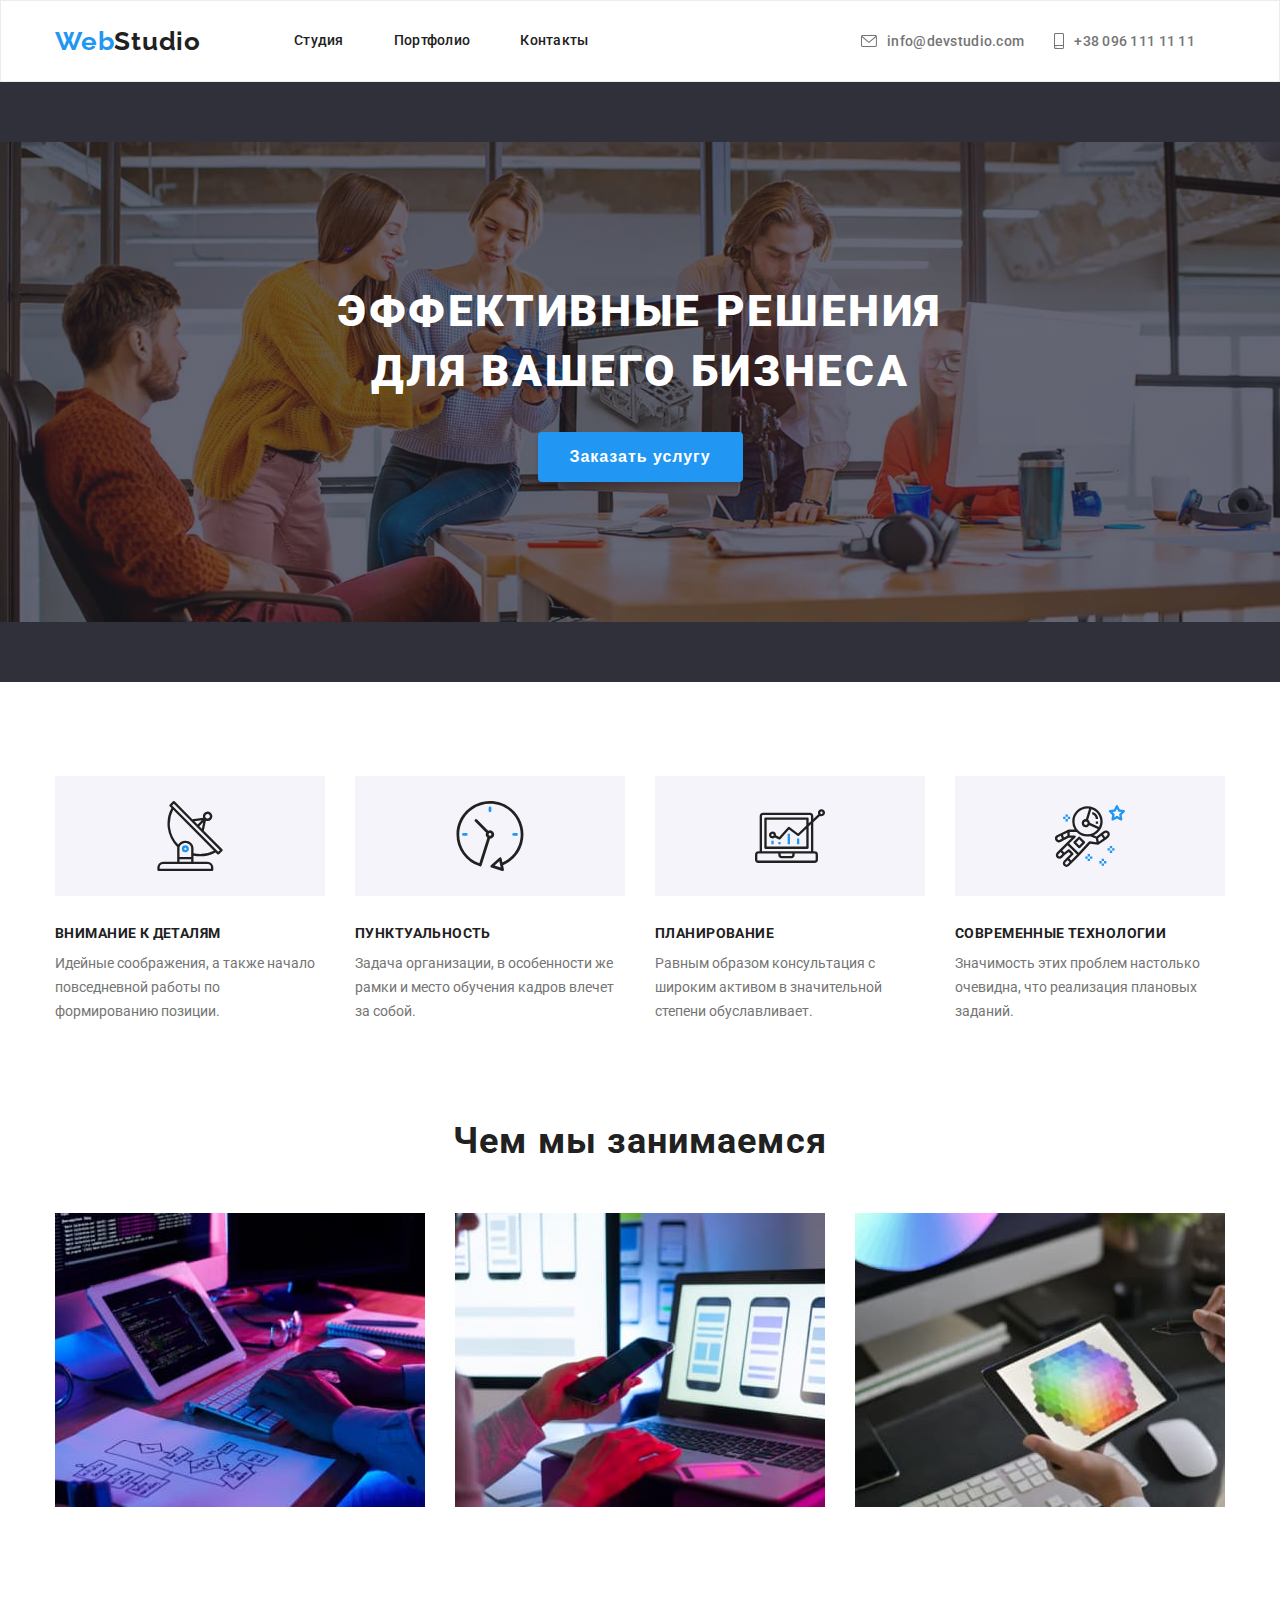
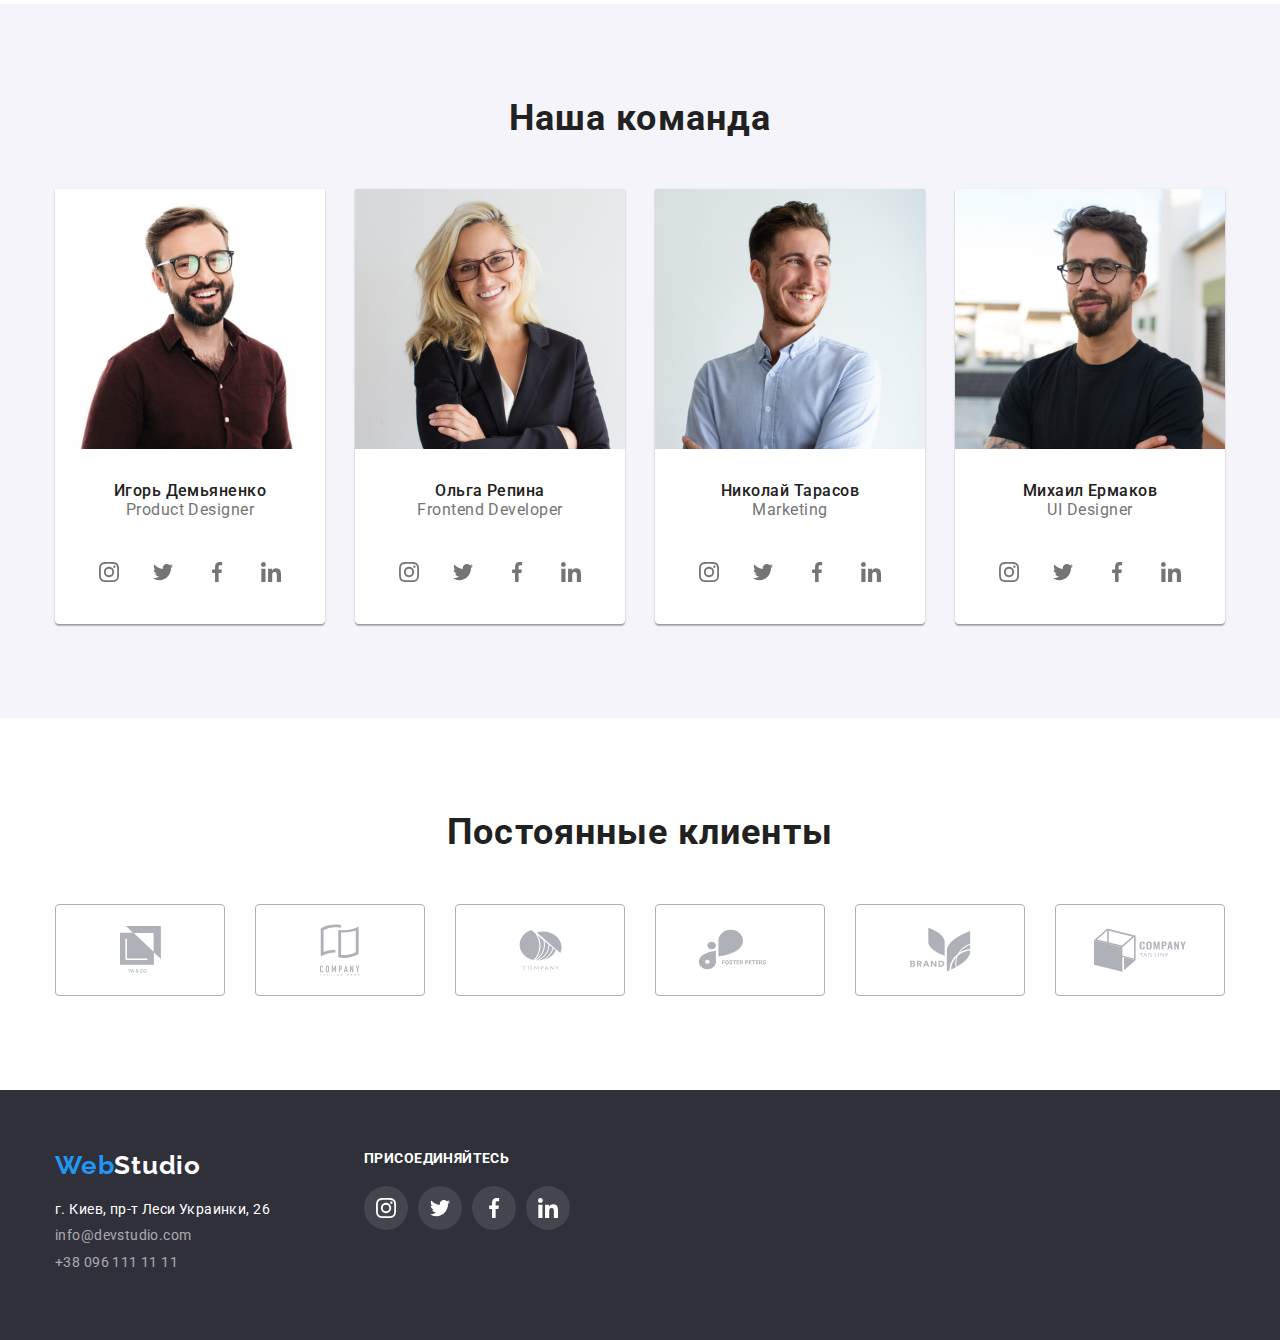
==== commit 720ac7a6: "Исправление багов" ====
--- a/index.html
+++ b/index.html
@@ -22,7 +22,7 @@
             <nav class="nav">
                 <a lang="en" href="./index.html" class="logo">Web <span class="color-black">Studio</span></a>
                 <ul class="links">
-                    <li> <a href="./index.html" class="links-header">Студия</a></li>
+                    <li> <a href="./index.html" class="links-header active">Студия</a></li>
                     <li> <a href="./portfolio.html" class="links-header">Портфолио</a></li>
                     <li> <a href="#" class="links-header">Контакты</a></li>
                 </ul>
--- a/css/styles.css
+++ b/css/styles.css
@@ -674,1335 +674,3 @@
 .portfolio-spektr {
   margin: 20px 24px;
 }
-
-/* Розбор конспекта */
-img {
-  display: block;
-  max-width: 100%;
-  height: auto;
-}
-
-.container {
-  display: flex;
-  justify-content: center;
-  margin: 0 auto;
-}
-
-.thumb {
-  position: relative;
-  margin: 10px;
-  border-radius: 4px;
-  overflow: hidden;
-  background-color: #fff;
-  box-shadow: 0px 2px 1px -1px rgba(0, 0, 0, 0.2), 0px 1px 1px 0px rgba(0, 0, 0, 0.14),
-    0px 1px 3px 0px rgba(0, 0, 0, 0.12);
-}
-
-.thumb > .label {
-  position: absolute;
-  top: 0;
-  right: 0;
-  margin: 0;
-  padding: 8px 16px;
-  border-bottom-left-radius: 4px;
-
-  font-family: sans-serif;
-  font-size: 24px;
-  background-color: #2196f3;
-  color: #fff;
-}
-img {
-  display: block;
-  max-width: 100%;
-  height: auto;
-}
-
-.container {
-  display: flex;
-  justify-content: center;
-  margin: 0 auto;
-}
-
-.thumb {
-  position: relative;
-  margin: 10px;
-  border-radius: 4px;
-  overflow: hidden;
-  background-color: #fff;
-  box-shadow: 0px 2px 1px -1px rgba(0, 0, 0, 0.2), 0px 1px 1px 0px rgba(0, 0, 0, 0.14),
-    0px 1px 3px 0px rgba(0, 0, 0, 0.12);
-}
-
-.thumb > .label {
-  position: absolute;
-  top: 0;
-  right: 0;
-  margin: 0;
-  padding: 8px 16px;
-  border-bottom-left-radius: 4px;
-
-  font-family: sans-serif;
-  font-size: 24px;
-  background-color: #2196f3;
-  color: #fff;
-}
-img {
-  display: block;
-  max-width: 100%;
-  height: auto;
-}
-
-.container {
-  display: flex;
-  justify-content: center;
-  margin: 0 auto;
-}
-
-.thumb {
-  position: relative;
-  margin: 10px;
-  border-radius: 4px;
-  overflow: hidden;
-  background-color: #fff;
-  box-shadow: 0px 2px 1px -1px rgba(0, 0, 0, 0.2), 0px 1px 1px 0px rgba(0, 0, 0, 0.14),
-    0px 1px 3px 0px rgba(0, 0, 0, 0.12);
-}
-
-.thumb > .label {
-  position: absolute;
-  top: 0;
-  right: 0;
-  margin: 0;
-  padding: 8px 16px;
-  border-bottom-left-radius: 4px;
-
-  font-family: sans-serif;
-  font-size: 24px;
-  background-color: #2196f3;
-  color: #fff;
-}
-img {
-  display: block;
-  max-width: 100%;
-  height: auto;
-}
-
-.container {
-  display: flex;
-  justify-content: center;
-  margin: 0 auto;
-}
-
-.thumb {
-  position: relative;
-  margin: 10px;
-  border-radius: 4px;
-  overflow: hidden;
-  background-color: #fff;
-  box-shadow: 0px 2px 1px -1px rgba(0, 0, 0, 0.2), 0px 1px 1px 0px rgba(0, 0, 0, 0.14),
-    0px 1px 3px 0px rgba(0, 0, 0, 0.12);
-}
-
-.thumb > .label {
-  position: absolute;
-  top: 0;
-  right: 0;
-  margin: 0;
-  padding: 8px 16px;
-  border-bottom-left-radius: 4px;
-
-  font-family: sans-serif;
-  font-size: 24px;
-  background-color: #2196f3;
-  color: #fff;
-}
-img {
-  display: block;
-  max-width: 100%;
-  height: auto;
-}
-
-.container {
-  display: flex;
-  justify-content: center;
-  margin: 0 auto;
-}
-
-.thumb {
-  position: relative;
-  margin: 10px;
-  border-radius: 4px;
-  overflow: hidden;
-  background-color: #fff;
-  box-shadow: 0px 2px 1px -1px rgba(0, 0, 0, 0.2), 0px 1px 1px 0px rgba(0, 0, 0, 0.14),
-    0px 1px 3px 0px rgba(0, 0, 0, 0.12);
-}
-
-.thumb > .label {
-  position: absolute;
-  top: 0;
-  right: 0;
-  margin: 0;
-  padding: 8px 16px;
-  border-bottom-left-radius: 4px;
-
-  font-family: sans-serif;
-  font-size: 24px;
-  background-color: #2196f3;
-  color: #fff;
-}
-img {
-  display: block;
-  max-width: 100%;
-  height: auto;
-}
-
-.container {
-  display: flex;
-  justify-content: center;
-  margin: 0 auto;
-}
-
-.thumb {
-  position: relative;
-  margin: 10px;
-  border-radius: 4px;
-  overflow: hidden;
-  background-color: #fff;
-  box-shadow: 0px 2px 1px -1px rgba(0, 0, 0, 0.2), 0px 1px 1px 0px rgba(0, 0, 0, 0.14),
-    0px 1px 3px 0px rgba(0, 0, 0, 0.12);
-}
-
-.thumb > .label {
-  position: absolute;
-  top: 0;
-  right: 0;
-  margin: 0;
-  padding: 8px 16px;
-  border-bottom-left-radius: 4px;
-
-  font-family: sans-serif;
-  font-size: 24px;
-  background-color: #2196f3;
-  color: #fff;
-}
-img {
-  display: block;
-  max-width: 100%;
-  height: auto;
-}
-
-.container {
-  display: flex;
-  justify-content: center;
-  margin: 0 auto;
-}
-
-.thumb {
-  position: relative;
-  margin: 10px;
-  border-radius: 4px;
-  overflow: hidden;
-  background-color: #fff;
-  box-shadow: 0px 2px 1px -1px rgba(0, 0, 0, 0.2), 0px 1px 1px 0px rgba(0, 0, 0, 0.14),
-    0px 1px 3px 0px rgba(0, 0, 0, 0.12);
-}
-
-.thumb > .label {
-  position: absolute;
-  top: 0;
-  right: 0;
-  margin: 0;
-  padding: 8px 16px;
-  border-bottom-left-radius: 4px;
-
-  font-family: sans-serif;
-  font-size: 24px;
-  background-color: #2196f3;
-  color: #fff;
-}
-img {
-  display: block;
-  max-width: 100%;
-  height: auto;
-}
-
-.container {
-  display: flex;
-  justify-content: center;
-  margin: 0 auto;
-}
-
-.thumb {
-  position: relative;
-  margin: 10px;
-  border-radius: 4px;
-  overflow: hidden;
-  background-color: #fff;
-  box-shadow: 0px 2px 1px -1px rgba(0, 0, 0, 0.2), 0px 1px 1px 0px rgba(0, 0, 0, 0.14),
-    0px 1px 3px 0px rgba(0, 0, 0, 0.12);
-}
-
-.thumb > .label {
-  position: absolute;
-  top: 0;
-  right: 0;
-  margin: 0;
-  padding: 8px 16px;
-  border-bottom-left-radius: 4px;
-
-  font-family: sans-serif;
-  font-size: 24px;
-  background-color: #2196f3;
-  color: #fff;
-}
-img {
-  display: block;
-  max-width: 100%;
-  height: auto;
-}
-
-.container {
-  display: flex;
-  justify-content: center;
-  margin: 0 auto;
-}
-
-.thumb {
-  position: relative;
-  margin: 10px;
-  border-radius: 4px;
-  overflow: hidden;
-  background-color: #fff;
-  box-shadow: 0px 2px 1px -1px rgba(0, 0, 0, 0.2), 0px 1px 1px 0px rgba(0, 0, 0, 0.14),
-    0px 1px 3px 0px rgba(0, 0, 0, 0.12);
-}
-
-.thumb > .label {
-  position: absolute;
-  top: 0;
-  right: 0;
-  margin: 0;
-  padding: 8px 16px;
-  border-bottom-left-radius: 4px;
-
-  font-family: sans-serif;
-  font-size: 24px;
-  background-color: #2196f3;
-  color: #fff;
-}
-img {
-  display: block;
-  max-width: 100%;
-  height: auto;
-}
-
-.container {
-  display: flex;
-  justify-content: center;
-  margin: 0 auto;
-}
-
-.thumb {
-  position: relative;
-  margin: 10px;
-  border-radius: 4px;
-  overflow: hidden;
-  background-color: #fff;
-  box-shadow: 0px 2px 1px -1px rgba(0, 0, 0, 0.2), 0px 1px 1px 0px rgba(0, 0, 0, 0.14),
-    0px 1px 3px 0px rgba(0, 0, 0, 0.12);
-}
-
-.thumb > .label {
-  position: absolute;
-  top: 0;
-  right: 0;
-  margin: 0;
-  padding: 8px 16px;
-  border-bottom-left-radius: 4px;
-
-  font-family: sans-serif;
-  font-size: 24px;
-  background-color: #2196f3;
-  color: #fff;
-}
-img {
-  display: block;
-  max-width: 100%;
-  height: auto;
-}
-
-.container {
-  display: flex;
-  justify-content: center;
-  margin: 0 auto;
-}
-
-.thumb {
-  position: relative;
-  margin: 10px;
-  border-radius: 4px;
-  overflow: hidden;
-  background-color: #fff;
-  box-shadow: 0px 2px 1px -1px rgba(0, 0, 0, 0.2), 0px 1px 1px 0px rgba(0, 0, 0, 0.14),
-    0px 1px 3px 0px rgba(0, 0, 0, 0.12);
-}
-
-.thumb > .label {
-  position: absolute;
-  top: 0;
-  right: 0;
-  margin: 0;
-  padding: 8px 16px;
-  border-bottom-left-radius: 4px;
-
-  font-family: sans-serif;
-  font-size: 24px;
-  background-color: #2196f3;
-  color: #fff;
-}
-img {
-  display: block;
-  max-width: 100%;
-  height: auto;
-}
-
-.container {
-  display: flex;
-  justify-content: center;
-  margin: 0 auto;
-}
-
-.thumb {
-  position: relative;
-  margin: 10px;
-  border-radius: 4px;
-  overflow: hidden;
-  background-color: #fff;
-  box-shadow: 0px 2px 1px -1px rgba(0, 0, 0, 0.2), 0px 1px 1px 0px rgba(0, 0, 0, 0.14),
-    0px 1px 3px 0px rgba(0, 0, 0, 0.12);
-}
-
-.thumb > .label {
-  position: absolute;
-  top: 0;
-  right: 0;
-  margin: 0;
-  padding: 8px 16px;
-  border-bottom-left-radius: 4px;
-
-  font-family: sans-serif;
-  font-size: 24px;
-  background-color: #2196f3;
-  color: #fff;
-}
-img {
-  display: block;
-  max-width: 100%;
-  height: auto;
-}
-
-.container {
-  display: flex;
-  justify-content: center;
-  margin: 0 auto;
-}
-
-.thumb {
-  position: relative;
-  margin: 10px;
-  border-radius: 4px;
-  overflow: hidden;
-  background-color: #fff;
-  box-shadow: 0px 2px 1px -1px rgba(0, 0, 0, 0.2), 0px 1px 1px 0px rgba(0, 0, 0, 0.14),
-    0px 1px 3px 0px rgba(0, 0, 0, 0.12);
-}
-
-.thumb > .label {
-  position: absolute;
-  top: 0;
-  right: 0;
-  margin: 0;
-  padding: 8px 16px;
-  border-bottom-left-radius: 4px;
-
-  font-family: sans-serif;
-  font-size: 24px;
-  background-color: #2196f3;
-  color: #fff;
-}
-img {
-  display: block;
-  max-width: 100%;
-  height: auto;
-}
-
-.container {
-  display: flex;
-  justify-content: center;
-  margin: 0 auto;
-}
-
-.thumb {
-  position: relative;
-  margin: 10px;
-  border-radius: 4px;
-  overflow: hidden;
-  background-color: #fff;
-  box-shadow: 0px 2px 1px -1px rgba(0, 0, 0, 0.2), 0px 1px 1px 0px rgba(0, 0, 0, 0.14),
-    0px 1px 3px 0px rgba(0, 0, 0, 0.12);
-}
-
-.thumb > .label {
-  position: absolute;
-  top: 0;
-  right: 0;
-  margin: 0;
-  padding: 8px 16px;
-  border-bottom-left-radius: 4px;
-
-  font-family: sans-serif;
-  font-size: 24px;
-  background-color: #2196f3;
-  color: #fff;
-}
-img {
-  display: block;
-  max-width: 100%;
-  height: auto;
-}
-
-.container {
-  display: flex;
-  justify-content: center;
-  margin: 0 auto;
-}
-
-.thumb {
-  position: relative;
-  margin: 10px;
-  border-radius: 4px;
-  overflow: hidden;
-  background-color: #fff;
-  box-shadow: 0px 2px 1px -1px rgba(0, 0, 0, 0.2), 0px 1px 1px 0px rgba(0, 0, 0, 0.14),
-    0px 1px 3px 0px rgba(0, 0, 0, 0.12);
-}
-
-.thumb > .label {
-  position: absolute;
-  top: 0;
-  right: 0;
-  margin: 0;
-  padding: 8px 16px;
-  border-bottom-left-radius: 4px;
-
-  font-family: sans-serif;
-  font-size: 24px;
-  background-color: #2196f3;
-  color: #fff;
-}
-img {
-  display: block;
-  max-width: 100%;
-  height: auto;
-}
-
-.container {
-  display: flex;
-  justify-content: center;
-  margin: 0 auto;
-}
-
-.thumb {
-  position: relative;
-  margin: 10px;
-  border-radius: 4px;
-  overflow: hidden;
-  background-color: #fff;
-  box-shadow: 0px 2px 1px -1px rgba(0, 0, 0, 0.2), 0px 1px 1px 0px rgba(0, 0, 0, 0.14),
-    0px 1px 3px 0px rgba(0, 0, 0, 0.12);
-}
-
-.thumb > .label {
-  position: absolute;
-  top: 0;
-  right: 0;
-  margin: 0;
-  padding: 8px 16px;
-  border-bottom-left-radius: 4px;
-
-  font-family: sans-serif;
-  font-size: 24px;
-  background-color: #2196f3;
-  color: #fff;
-}
-img {
-  display: block;
-  max-width: 100%;
-  height: auto;
-}
-
-.container {
-  display: flex;
-  justify-content: center;
-  margin: 0 auto;
-}
-
-.thumb {
-  position: relative;
-  margin: 10px;
-  border-radius: 4px;
-  overflow: hidden;
-  background-color: #fff;
-  box-shadow: 0px 2px 1px -1px rgba(0, 0, 0, 0.2), 0px 1px 1px 0px rgba(0, 0, 0, 0.14),
-    0px 1px 3px 0px rgba(0, 0, 0, 0.12);
-}
-
-.thumb > .label {
-  position: absolute;
-  top: 0;
-  right: 0;
-  margin: 0;
-  padding: 8px 16px;
-  border-bottom-left-radius: 4px;
-
-  font-family: sans-serif;
-  font-size: 24px;
-  background-color: #2196f3;
-  color: #fff;
-}
-img {
-  display: block;
-  max-width: 100%;
-  height: auto;
-}
-
-.container {
-  display: flex;
-  justify-content: center;
-  margin: 0 auto;
-}
-
-.thumb {
-  position: relative;
-  margin: 10px;
-  border-radius: 4px;
-  overflow: hidden;
-  background-color: #fff;
-  box-shadow: 0px 2px 1px -1px rgba(0, 0, 0, 0.2), 0px 1px 1px 0px rgba(0, 0, 0, 0.14),
-    0px 1px 3px 0px rgba(0, 0, 0, 0.12);
-}
-
-.thumb > .label {
-  position: absolute;
-  top: 0;
-  right: 0;
-  margin: 0;
-  padding: 8px 16px;
-  border-bottom-left-radius: 4px;
-
-  font-family: sans-serif;
-  font-size: 24px;
-  background-color: #2196f3;
-  color: #fff;
-}
-img {
-  display: block;
-  max-width: 100%;
-  height: auto;
-}
-
-.container {
-  display: flex;
-  justify-content: center;
-  margin: 0 auto;
-}
-
-.thumb {
-  position: relative;
-  margin: 10px;
-  border-radius: 4px;
-  overflow: hidden;
-  background-color: #fff;
-  box-shadow: 0px 2px 1px -1px rgba(0, 0, 0, 0.2), 0px 1px 1px 0px rgba(0, 0, 0, 0.14),
-    0px 1px 3px 0px rgba(0, 0, 0, 0.12);
-}
-
-.thumb > .label {
-  position: absolute;
-  top: 0;
-  right: 0;
-  margin: 0;
-  padding: 8px 16px;
-  border-bottom-left-radius: 4px;
-
-  font-family: sans-serif;
-  font-size: 24px;
-  background-color: #2196f3;
-  color: #fff;
-}
-img {
-  display: block;
-  max-width: 100%;
-  height: auto;
-}
-
-.container {
-  display: flex;
-  justify-content: center;
-  margin: 0 auto;
-}
-
-.thumb {
-  position: relative;
-  margin: 10px;
-  border-radius: 4px;
-  overflow: hidden;
-  background-color: #fff;
-  box-shadow: 0px 2px 1px -1px rgba(0, 0, 0, 0.2), 0px 1px 1px 0px rgba(0, 0, 0, 0.14),
-    0px 1px 3px 0px rgba(0, 0, 0, 0.12);
-}
-
-.thumb > .label {
-  position: absolute;
-  top: 0;
-  right: 0;
-  margin: 0;
-  padding: 8px 16px;
-  border-bottom-left-radius: 4px;
-
-  font-family: sans-serif;
-  font-size: 24px;
-  background-color: #2196f3;
-  color: #fff;
-}
-img {
-  display: block;
-  max-width: 100%;
-  height: auto;
-}
-
-.container {
-  display: flex;
-  justify-content: center;
-  margin: 0 auto;
-}
-
-.thumb {
-  position: relative;
-  margin: 10px;
-  border-radius: 4px;
-  overflow: hidden;
-  background-color: #fff;
-  box-shadow: 0px 2px 1px -1px rgba(0, 0, 0, 0.2), 0px 1px 1px 0px rgba(0, 0, 0, 0.14),
-    0px 1px 3px 0px rgba(0, 0, 0, 0.12);
-}
-
-.thumb > .label {
-  position: absolute;
-  top: 0;
-  right: 0;
-  margin: 0;
-  padding: 8px 16px;
-  border-bottom-left-radius: 4px;
-
-  font-family: sans-serif;
-  font-size: 24px;
-  background-color: #2196f3;
-  color: #fff;
-}
-img {
-  display: block;
-  max-width: 100%;
-  height: auto;
-}
-
-.container {
-  display: flex;
-  justify-content: center;
-  margin: 0 auto;
-}
-
-.thumb {
-  position: relative;
-  margin: 10px;
-  border-radius: 4px;
-  overflow: hidden;
-  background-color: #fff;
-  box-shadow: 0px 2px 1px -1px rgba(0, 0, 0, 0.2), 0px 1px 1px 0px rgba(0, 0, 0, 0.14),
-    0px 1px 3px 0px rgba(0, 0, 0, 0.12);
-}
-
-.thumb > .label {
-  position: absolute;
-  top: 0;
-  right: 0;
-  margin: 0;
-  padding: 8px 16px;
-  border-bottom-left-radius: 4px;
-
-  font-family: sans-serif;
-  font-size: 24px;
-  background-color: #2196f3;
-  color: #fff;
-}
-img {
-  display: block;
-  max-width: 100%;
-  height: auto;
-}
-
-.container {
-  display: flex;
-  justify-content: center;
-  margin: 0 auto;
-}
-
-.thumb {
-  position: relative;
-  margin: 10px;
-  border-radius: 4px;
-  overflow: hidden;
-  background-color: #fff;
-  box-shadow: 0px 2px 1px -1px rgba(0, 0, 0, 0.2), 0px 1px 1px 0px rgba(0, 0, 0, 0.14),
-    0px 1px 3px 0px rgba(0, 0, 0, 0.12);
-}
-
-.thumb > .label {
-  position: absolute;
-  top: 0;
-  right: 0;
-  margin: 0;
-  padding: 8px 16px;
-  border-bottom-left-radius: 4px;
-
-  font-family: sans-serif;
-  font-size: 24px;
-  background-color: #2196f3;
-  color: #fff;
-}
-img {
-  display: block;
-  max-width: 100%;
-  height: auto;
-}
-
-.container {
-  display: flex;
-  justify-content: center;
-  margin: 0 auto;
-}
-
-.thumb {
-  position: relative;
-  margin: 10px;
-  border-radius: 4px;
-  overflow: hidden;
-  background-color: #fff;
-  box-shadow: 0px 2px 1px -1px rgba(0, 0, 0, 0.2), 0px 1px 1px 0px rgba(0, 0, 0, 0.14),
-    0px 1px 3px 0px rgba(0, 0, 0, 0.12);
-}
-
-.thumb > .label {
-  position: absolute;
-  top: 0;
-  right: 0;
-  margin: 0;
-  padding: 8px 16px;
-  border-bottom-left-radius: 4px;
-
-  font-family: sans-serif;
-  font-size: 24px;
-  background-color: #2196f3;
-  color: #fff;
-}
-img {
-  display: block;
-  max-width: 100%;
-  height: auto;
-}
-
-.container {
-  display: flex;
-  justify-content: center;
-  margin: 0 auto;
-}
-
-.thumb {
-  position: relative;
-  margin: 10px;
-  border-radius: 4px;
-  overflow: hidden;
-  background-color: #fff;
-  box-shadow: 0px 2px 1px -1px rgba(0, 0, 0, 0.2), 0px 1px 1px 0px rgba(0, 0, 0, 0.14),
-    0px 1px 3px 0px rgba(0, 0, 0, 0.12);
-}
-
-.thumb > .label {
-  position: absolute;
-  top: 0;
-  right: 0;
-  margin: 0;
-  padding: 8px 16px;
-  border-bottom-left-radius: 4px;
-
-  font-family: sans-serif;
-  font-size: 24px;
-  background-color: #2196f3;
-  color: #fff;
-}
-img {
-  display: block;
-  max-width: 100%;
-  height: auto;
-}
-
-.container {
-  display: flex;
-  justify-content: center;
-  margin: 0 auto;
-}
-
-.thumb {
-  position: relative;
-  margin: 10px;
-  border-radius: 4px;
-  overflow: hidden;
-  background-color: #fff;
-  box-shadow: 0px 2px 1px -1px rgba(0, 0, 0, 0.2), 0px 1px 1px 0px rgba(0, 0, 0, 0.14),
-    0px 1px 3px 0px rgba(0, 0, 0, 0.12);
-}
-
-.thumb > .label {
-  position: absolute;
-  top: 0;
-  right: 0;
-  margin: 0;
-  padding: 8px 16px;
-  border-bottom-left-radius: 4px;
-
-  font-family: sans-serif;
-  font-size: 24px;
-  background-color: #2196f3;
-  color: #fff;
-}
-img {
-  display: block;
-  max-width: 100%;
-  height: auto;
-}
-
-.container {
-  display: flex;
-  justify-content: center;
-  margin: 0 auto;
-}
-
-.thumb {
-  position: relative;
-  margin: 10px;
-  border-radius: 4px;
-  overflow: hidden;
-  background-color: #fff;
-  box-shadow: 0px 2px 1px -1px rgba(0, 0, 0, 0.2), 0px 1px 1px 0px rgba(0, 0, 0, 0.14),
-    0px 1px 3px 0px rgba(0, 0, 0, 0.12);
-}
-
-.thumb > .label {
-  position: absolute;
-  top: 0;
-  right: 0;
-  margin: 0;
-  padding: 8px 16px;
-  border-bottom-left-radius: 4px;
-
-  font-family: sans-serif;
-  font-size: 24px;
-  background-color: #2196f3;
-  color: #fff;
-}
-img {
-  display: block;
-  max-width: 100%;
-  height: auto;
-}
-
-.container {
-  display: flex;
-  justify-content: center;
-  margin: 0 auto;
-}
-
-.thumb {
-  position: relative;
-  margin: 10px;
-  border-radius: 4px;
-  overflow: hidden;
-  background-color: #fff;
-  box-shadow: 0px 2px 1px -1px rgba(0, 0, 0, 0.2), 0px 1px 1px 0px rgba(0, 0, 0, 0.14),
-    0px 1px 3px 0px rgba(0, 0, 0, 0.12);
-}
-
-.thumb > .label {
-  position: absolute;
-  top: 0;
-  right: 0;
-  margin: 0;
-  padding: 8px 16px;
-  border-bottom-left-radius: 4px;
-
-  font-family: sans-serif;
-  font-size: 24px;
-  background-color: #2196f3;
-  color: #fff;
-}
-img {
-  display: block;
-  max-width: 100%;
-  height: auto;
-}
-
-.container {
-  display: flex;
-  justify-content: center;
-  margin: 0 auto;
-}
-
-.thumb {
-  position: relative;
-  margin: 10px;
-  border-radius: 4px;
-  overflow: hidden;
-  background-color: #fff;
-  box-shadow: 0px 2px 1px -1px rgba(0, 0, 0, 0.2), 0px 1px 1px 0px rgba(0, 0, 0, 0.14),
-    0px 1px 3px 0px rgba(0, 0, 0, 0.12);
-}
-
-.thumb > .label {
-  position: absolute;
-  top: 0;
-  right: 0;
-  margin: 0;
-  padding: 8px 16px;
-  border-bottom-left-radius: 4px;
-
-  font-family: sans-serif;
-  font-size: 24px;
-  background-color: #2196f3;
-  color: #fff;
-}
-img {
-  display: block;
-  max-width: 100%;
-  height: auto;
-}
-
-.container {
-  display: flex;
-  justify-content: center;
-  margin: 0 auto;
-}
-
-.thumb {
-  position: relative;
-  margin: 10px;
-  border-radius: 4px;
-  overflow: hidden;
-  background-color: #fff;
-  box-shadow: 0px 2px 1px -1px rgba(0, 0, 0, 0.2), 0px 1px 1px 0px rgba(0, 0, 0, 0.14),
-    0px 1px 3px 0px rgba(0, 0, 0, 0.12);
-}
-
-.thumb > .label {
-  position: absolute;
-  top: 0;
-  right: 0;
-  margin: 0;
-  padding: 8px 16px;
-  border-bottom-left-radius: 4px;
-
-  font-family: sans-serif;
-  font-size: 24px;
-  background-color: #2196f3;
-  color: #fff;
-}
-img {
-  display: block;
-  max-width: 100%;
-  height: auto;
-}
-
-.container {
-  display: flex;
-  justify-content: center;
-  margin: 0 auto;
-}
-
-.thumb {
-  position: relative;
-  margin: 10px;
-  border-radius: 4px;
-  overflow: hidden;
-  background-color: #fff;
-  box-shadow: 0px 2px 1px -1px rgba(0, 0, 0, 0.2), 0px 1px 1px 0px rgba(0, 0, 0, 0.14),
-    0px 1px 3px 0px rgba(0, 0, 0, 0.12);
-}
-
-.thumb > .label {
-  position: absolute;
-  top: 0;
-  right: 0;
-  margin: 0;
-  padding: 8px 16px;
-  border-bottom-left-radius: 4px;
-
-  font-family: sans-serif;
-  font-size: 24px;
-  background-color: #2196f3;
-  color: #fff;
-}
-img {
-  display: block;
-  max-width: 100%;
-  height: auto;
-}
-
-.container {
-  display: flex;
-  justify-content: center;
-  margin: 0 auto;
-}
-
-.thumb {
-  position: relative;
-  margin: 10px;
-  border-radius: 4px;
-  overflow: hidden;
-  background-color: #fff;
-  box-shadow: 0px 2px 1px -1px rgba(0, 0, 0, 0.2), 0px 1px 1px 0px rgba(0, 0, 0, 0.14),
-    0px 1px 3px 0px rgba(0, 0, 0, 0.12);
-}
-
-.thumb > .label {
-  position: absolute;
-  top: 0;
-  right: 0;
-  margin: 0;
-  padding: 8px 16px;
-  border-bottom-left-radius: 4px;
-
-  font-family: sans-serif;
-  font-size: 24px;
-  background-color: #2196f3;
-  color: #fff;
-}
-img {
-  display: block;
-  max-width: 100%;
-  height: auto;
-}
-
-.container {
-  display: flex;
-  justify-content: center;
-  margin: 0 auto;
-}
-
-.thumb {
-  position: relative;
-  margin: 10px;
-  border-radius: 4px;
-  overflow: hidden;
-  background-color: #fff;
-  box-shadow: 0px 2px 1px -1px rgba(0, 0, 0, 0.2), 0px 1px 1px 0px rgba(0, 0, 0, 0.14),
-    0px 1px 3px 0px rgba(0, 0, 0, 0.12);
-}
-
-.thumb > .label {
-  position: absolute;
-  top: 0;
-  right: 0;
-  margin: 0;
-  padding: 8px 16px;
-  border-bottom-left-radius: 4px;
-
-  font-family: sans-serif;
-  font-size: 24px;
-  background-color: #2196f3;
-  color: #fff;
-}
-img {
-  display: block;
-  max-width: 100%;
-  height: auto;
-}
-
-.container {
-  display: flex;
-  justify-content: center;
-  margin: 0 auto;
-}
-
-.thumb {
-  position: relative;
-  margin: 10px;
-  border-radius: 4px;
-  overflow: hidden;
-  background-color: #fff;
-  box-shadow: 0px 2px 1px -1px rgba(0, 0, 0, 0.2), 0px 1px 1px 0px rgba(0, 0, 0, 0.14),
-    0px 1px 3px 0px rgba(0, 0, 0, 0.12);
-}
-
-.thumb > .label {
-  position: absolute;
-  top: 0;
-  right: 0;
-  margin: 0;
-  padding: 8px 16px;
-  border-bottom-left-radius: 4px;
-
-  font-family: sans-serif;
-  font-size: 24px;
-  background-color: #2196f3;
-  color: #fff;
-}
-img {
-  display: block;
-  max-width: 100%;
-  height: auto;
-}
-
-.container {
-  display: flex;
-  justify-content: center;
-  margin: 0 auto;
-}
-
-.thumb {
-  position: relative;
-  margin: 10px;
-  border-radius: 4px;
-  overflow: hidden;
-  background-color: #fff;
-  box-shadow: 0px 2px 1px -1px rgba(0, 0, 0, 0.2), 0px 1px 1px 0px rgba(0, 0, 0, 0.14),
-    0px 1px 3px 0px rgba(0, 0, 0, 0.12);
-}
-
-.thumb > .label {
-  position: absolute;
-  top: 0;
-  right: 0;
-  margin: 0;
-  padding: 8px 16px;
-  border-bottom-left-radius: 4px;
-
-  font-family: sans-serif;
-  font-size: 24px;
-  background-color: #2196f3;
-  color: #fff;
-}
-img {
-  display: block;
-  max-width: 100%;
-  height: auto;
-}
-
-.container {
-  display: flex;
-  justify-content: center;
-  margin: 0 auto;
-}
-
-.thumb {
-  position: relative;
-  margin: 10px;
-  border-radius: 4px;
-  overflow: hidden;
-  background-color: #fff;
-  box-shadow: 0px 2px 1px -1px rgba(0, 0, 0, 0.2), 0px 1px 1px 0px rgba(0, 0, 0, 0.14),
-    0px 1px 3px 0px rgba(0, 0, 0, 0.12);
-}
-
-.thumb > .label {
-  position: absolute;
-  top: 0;
-  right: 0;
-  margin: 0;
-  padding: 8px 16px;
-  border-bottom-left-radius: 4px;
-
-  font-family: sans-serif;
-  font-size: 24px;
-  background-color: #2196f3;
-  color: #fff;
-}
-img {
-  display: block;
-  max-width: 100%;
-  height: auto;
-}
-
-.container {
-  display: flex;
-  justify-content: center;
-  margin: 0 auto;
-}
-
-.thumb {
-  position: relative;
-  margin: 10px;
-  border-radius: 4px;
-  overflow: hidden;
-  background-color: #fff;
-  box-shadow: 0px 2px 1px -1px rgba(0, 0, 0, 0.2), 0px 1px 1px 0px rgba(0, 0, 0, 0.14),
-    0px 1px 3px 0px rgba(0, 0, 0, 0.12);
-}
-
-.thumb > .label {
-  position: absolute;
-  top: 0;
-  right: 0;
-  margin: 0;
-  padding: 8px 16px;
-  border-bottom-left-radius: 4px;
-
-  font-family: sans-serif;
-  font-size: 24px;
-  background-color: #2196f3;
-  color: #fff;
-}
-img {
-  display: block;
-  max-width: 100%;
-  height: auto;
-}
-
-.container {
-  display: flex;
-  justify-content: center;
-  margin: 0 auto;
-}
-
-.thumb {
-  position: relative;
-  margin: 10px;
-  border-radius: 4px;
-  overflow: hidden;
-  background-color: #fff;
-  box-shadow: 0px 2px 1px -1px rgba(0, 0, 0, 0.2), 0px 1px 1px 0px rgba(0, 0, 0, 0.14),
-    0px 1px 3px 0px rgba(0, 0, 0, 0.12);
-}
-
-.thumb > .label {
-  position: absolute;
-  top: 0;
-  right: 0;
-  margin: 0;
-  padding: 8px 16px;
-  border-bottom-left-radius: 4px;
-
-  font-family: sans-serif;
-  font-size: 24px;
-  background-color: #2196f3;
-  color: #fff;
-}
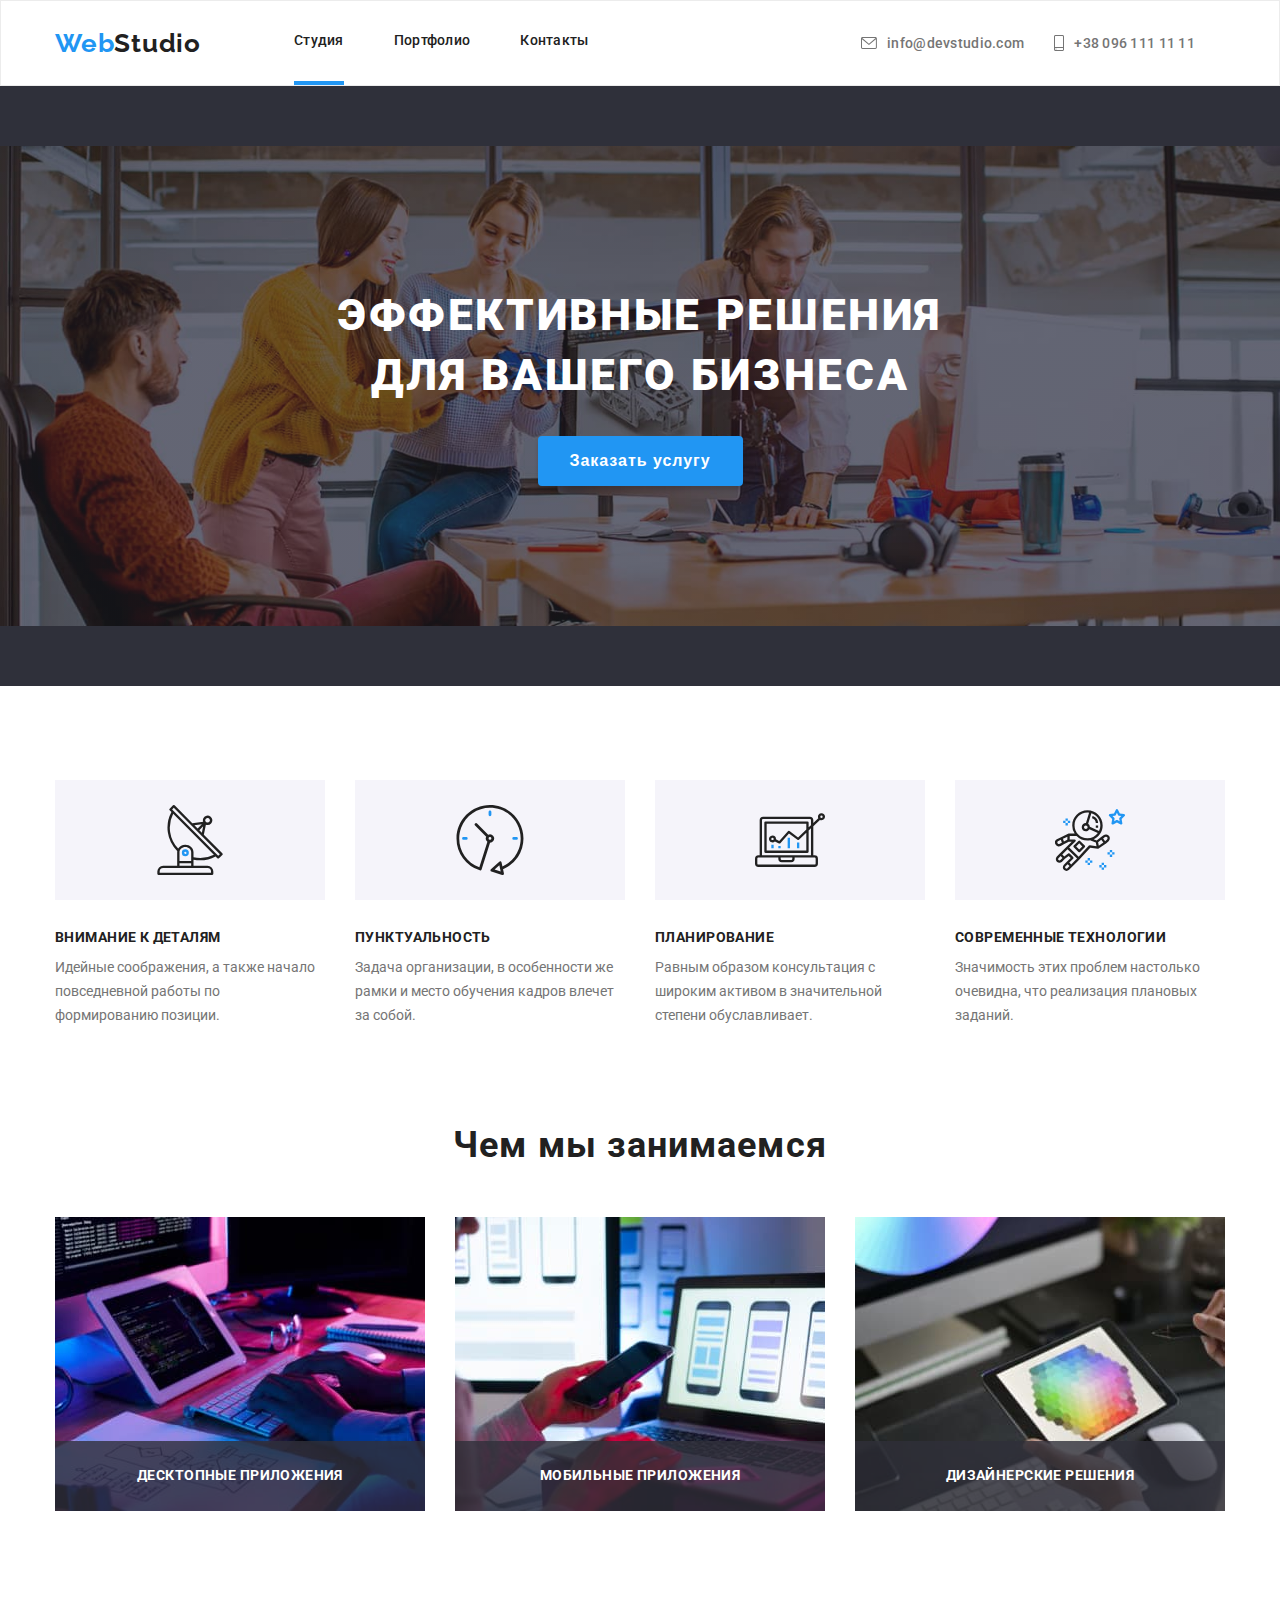
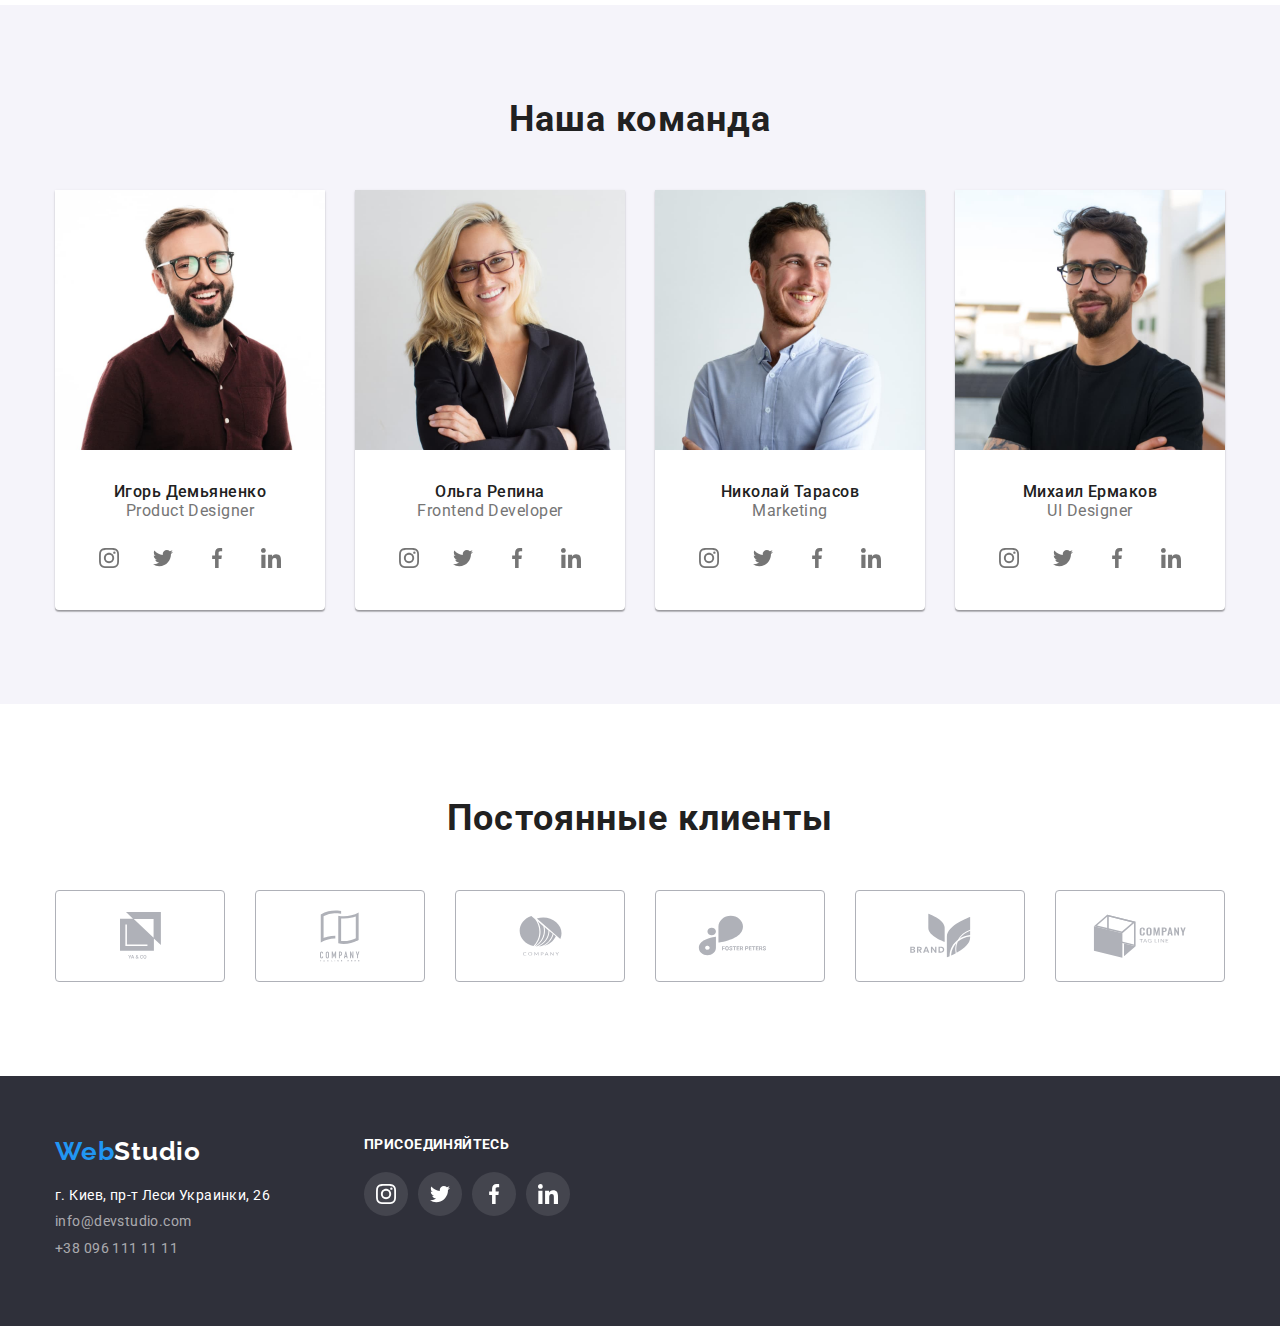
==== commit 4edf6e05: "Часть роботи" ====
--- a/index.html
+++ b/index.html
@@ -22,9 +22,9 @@
             <nav class="nav">
                 <a lang="en" href="./index.html" class="logo">Web <span class="color-black">Studio</span></a>
                 <ul class="links">
-                    <li> <a href="./index.html" class="links-header active">Студия</a></li>
-                    <li> <a href="./portfolio.html" class="links-header">Портфолио</a></li>
-                    <li> <a href="#" class="links-header">Контакты</a></li>
+                    <li class="links-nav"> <a href="./index.html" class="links-header active">Студия</a></li>
+                    <li class="links-nav"> <a href="./portfolio.html" class="links-header">Портфолио</a></li>
+                    <li class="links-nav"> <a href="#" class="links-header">Контакты</a></li>
                 </ul>
             </nav>
             <ul class="contacts list">
@@ -102,9 +102,30 @@
         <section class="container">
             <h2 class=header-main>Чем мы занимаемся</h2>
             <ul class="work">
-                <li class="work-list"><a href=""><img src="./images/img1.jpg" alt="Разработка проекта" width="370" height="294"></a></li>
-                <li class="work-list"><a href=""><img src="./images/img2.jpg" alt="Выбор стилей" width="370" height="294"></a></li>
-                <li class="work-list"><a href=""><img src="./images/img3.jpg" alt="Подбор цветовой гаммы" width="370" height="294"></a></li>
+                <li class="work-list">
+                    <div class="image-wrap">
+                        <a href=""><img src="./images/img1.jpg" alt="Разработка проекта" width="370" height="294" class="img-work-list"></a>
+                        <div class="descript">
+                            <p class="descript-title">Десктопные приложения</p>
+                        </div>
+                    </div>
+                </li>
+                <li class="work-list">
+                    <div class="image-wrap">
+                        <a href=""><img src="./images/img2.jpg" alt="Выбор стилей" width="370" height="294" class="img-work-list"></a>
+                        <div class="descript">
+                            <p class="descript-title">Мобильные приложения</p>
+                        </div>
+                    </div>
+                </li>
+                <li class="work-list">
+                    <div class="image-wrap">
+                        <a href=""><img src="./images/img3.jpg" alt="Подбор цветовой гаммы" width="370" height="294" class="img-work-list"></a>
+                        <div class="descript">
+                            <p class="descript-title">Дизайнерские решения</p>
+                        </div>
+                    </div>
+                </li>
             </ul>
         </section>
         <!-- Наша команда -->
--- a/css/styles.css
+++ b/css/styles.css
@@ -64,8 +64,24 @@
   color: var(--active-color);
 }
 /*  */
+
+/* .links-nav { */
+/* display: inline-block; */
+/* position: relative; */
+/* } */
+
 .color-black {
   color: var(--main-color);
+}
+
+.active::after {
+  content: '';
+  display: block;
+  position: relative;
+  top: 32px;
+  width: 100%;
+  height: 4px;
+  background-color: var(--active-color);
 }
 
 /* Контакти */
@@ -317,6 +333,35 @@
   margin-right: 30px;
 }
 
+.img-work-list {
+  display: block;
+}
+
+.image-wrap {
+  position: relative;
+}
+/* Позиционированик елементов */
+
+.descript {
+  position: absolute;
+  bottom: 0;
+  display: flex;
+  justify-content: center;
+  align-items: center;
+  width: 370px;
+  height: 70px;
+  background: rgba(47, 48, 58, 0.8);
+}
+.descript-title {
+  font-weight: bold;
+  font-size: 14px;
+  line-height: 1.14;
+  text-align: center;
+  letter-spacing: 0.03em;
+  text-transform: uppercase;
+  color: #ffffff;
+}
+
 /* Наша команда */
 
 .our-comand {
@@ -338,7 +383,7 @@
 .comand-list-name {
   text-align: center;
   margin-top: 30px;
-  margin-bottom: 30px;
+  margin-bottom: 15px;
 }
 
 .employees {
@@ -638,7 +683,6 @@
 }
 
 .portfolio-list {
-  /* padding-bottom: 94px; */
   display: flex;
   flex-wrap: wrap;
   justify-content: space-between;
